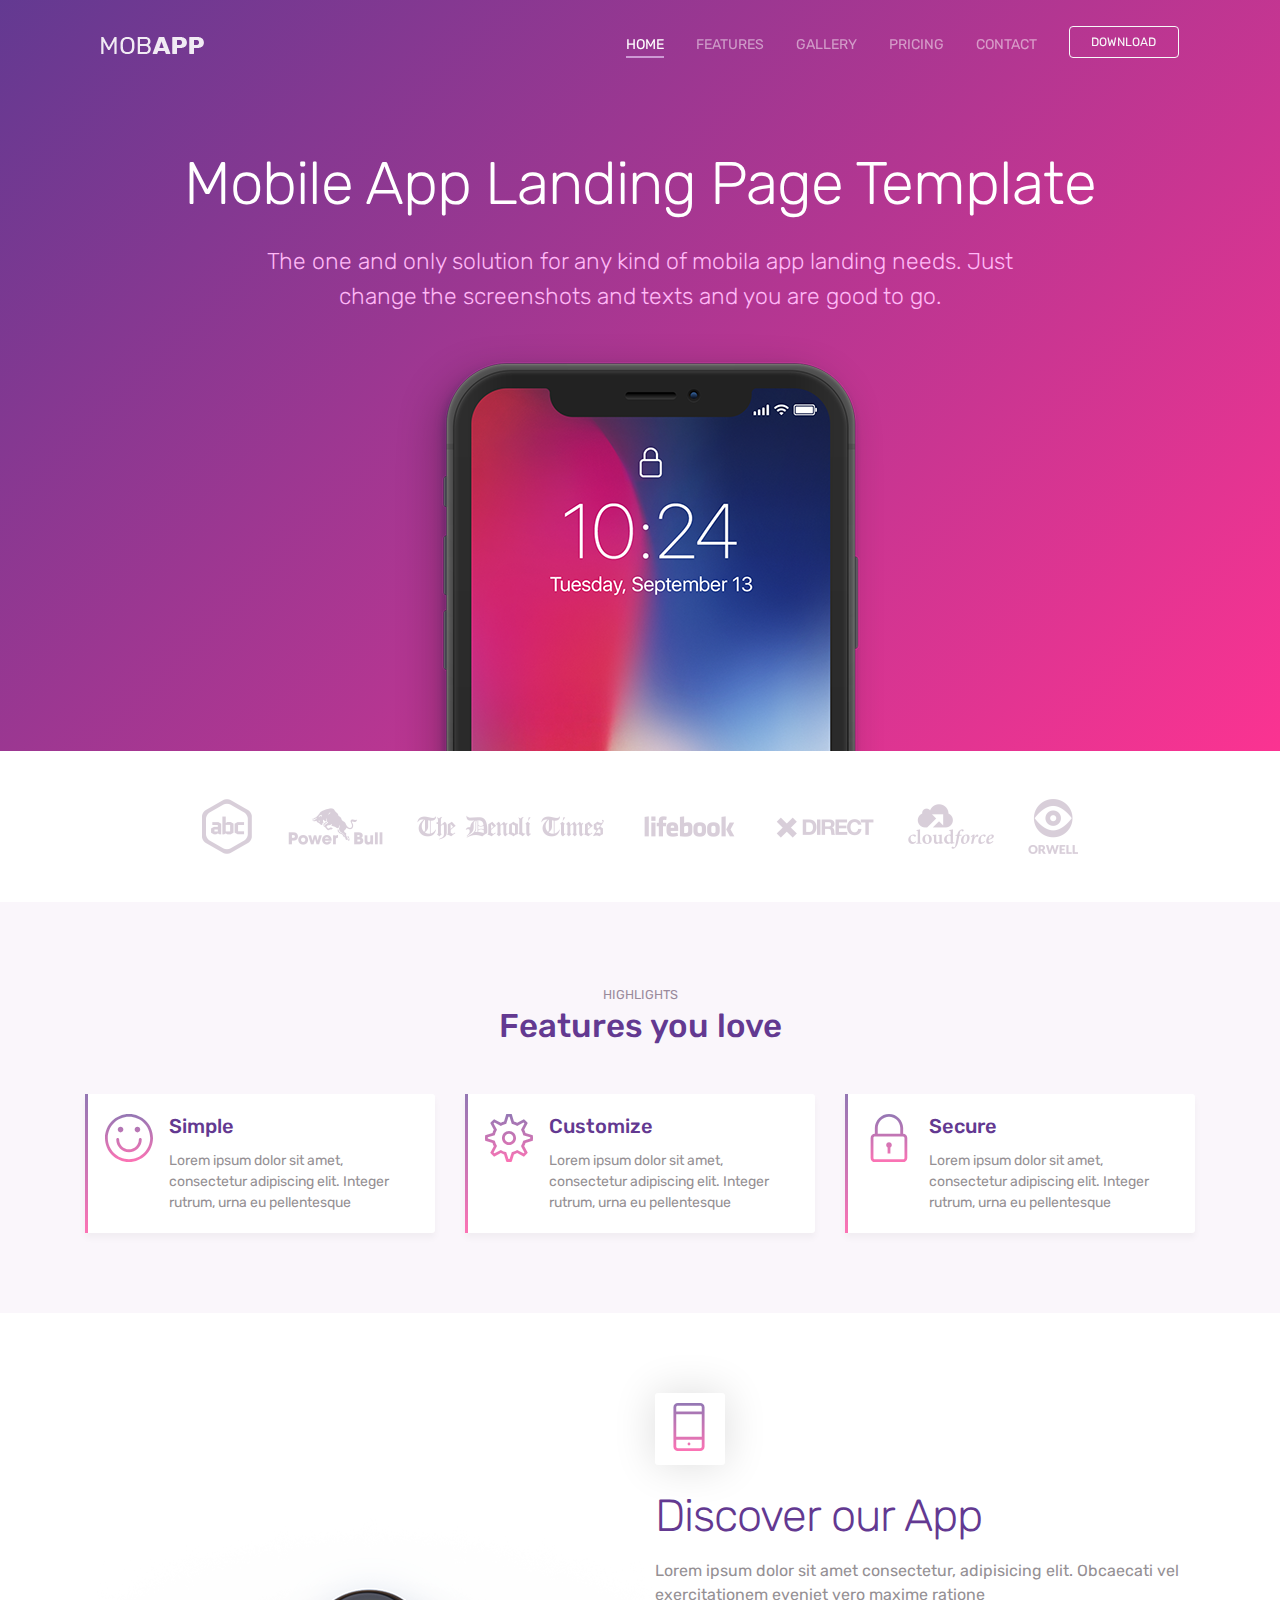
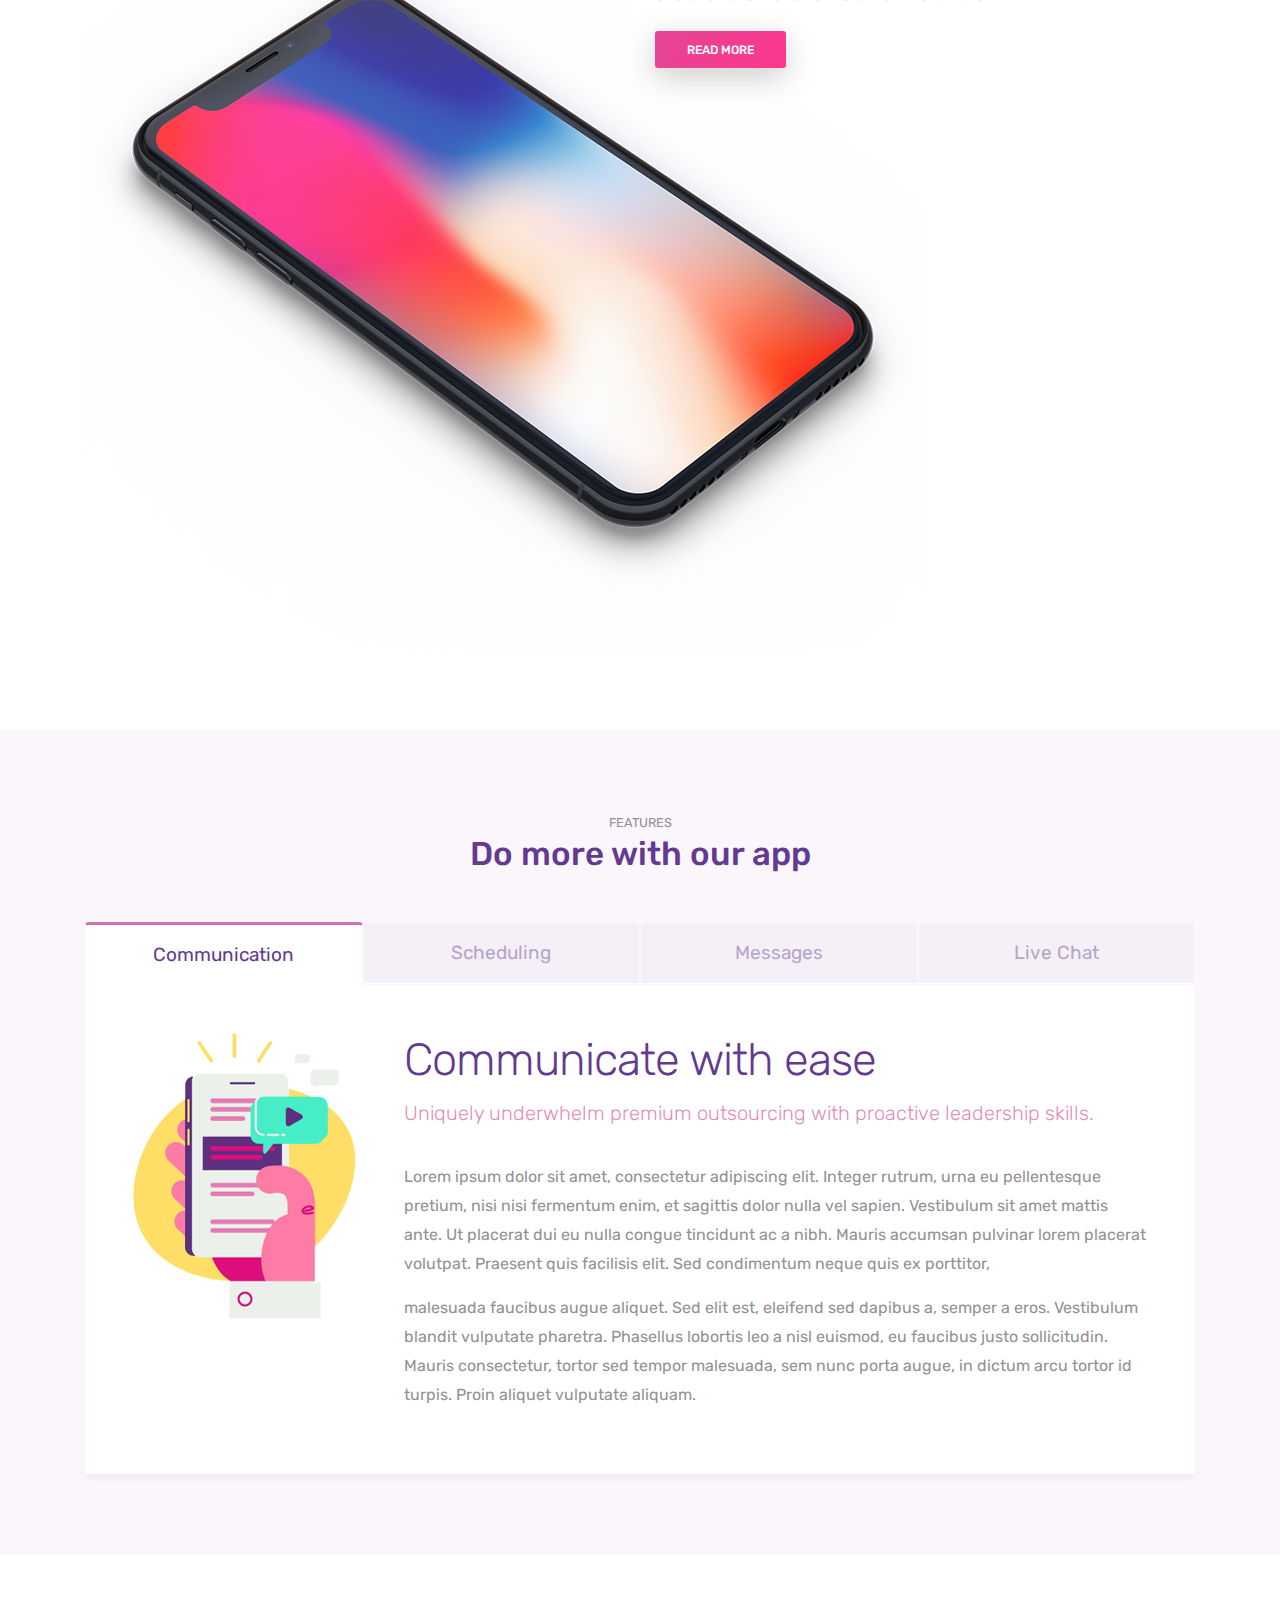
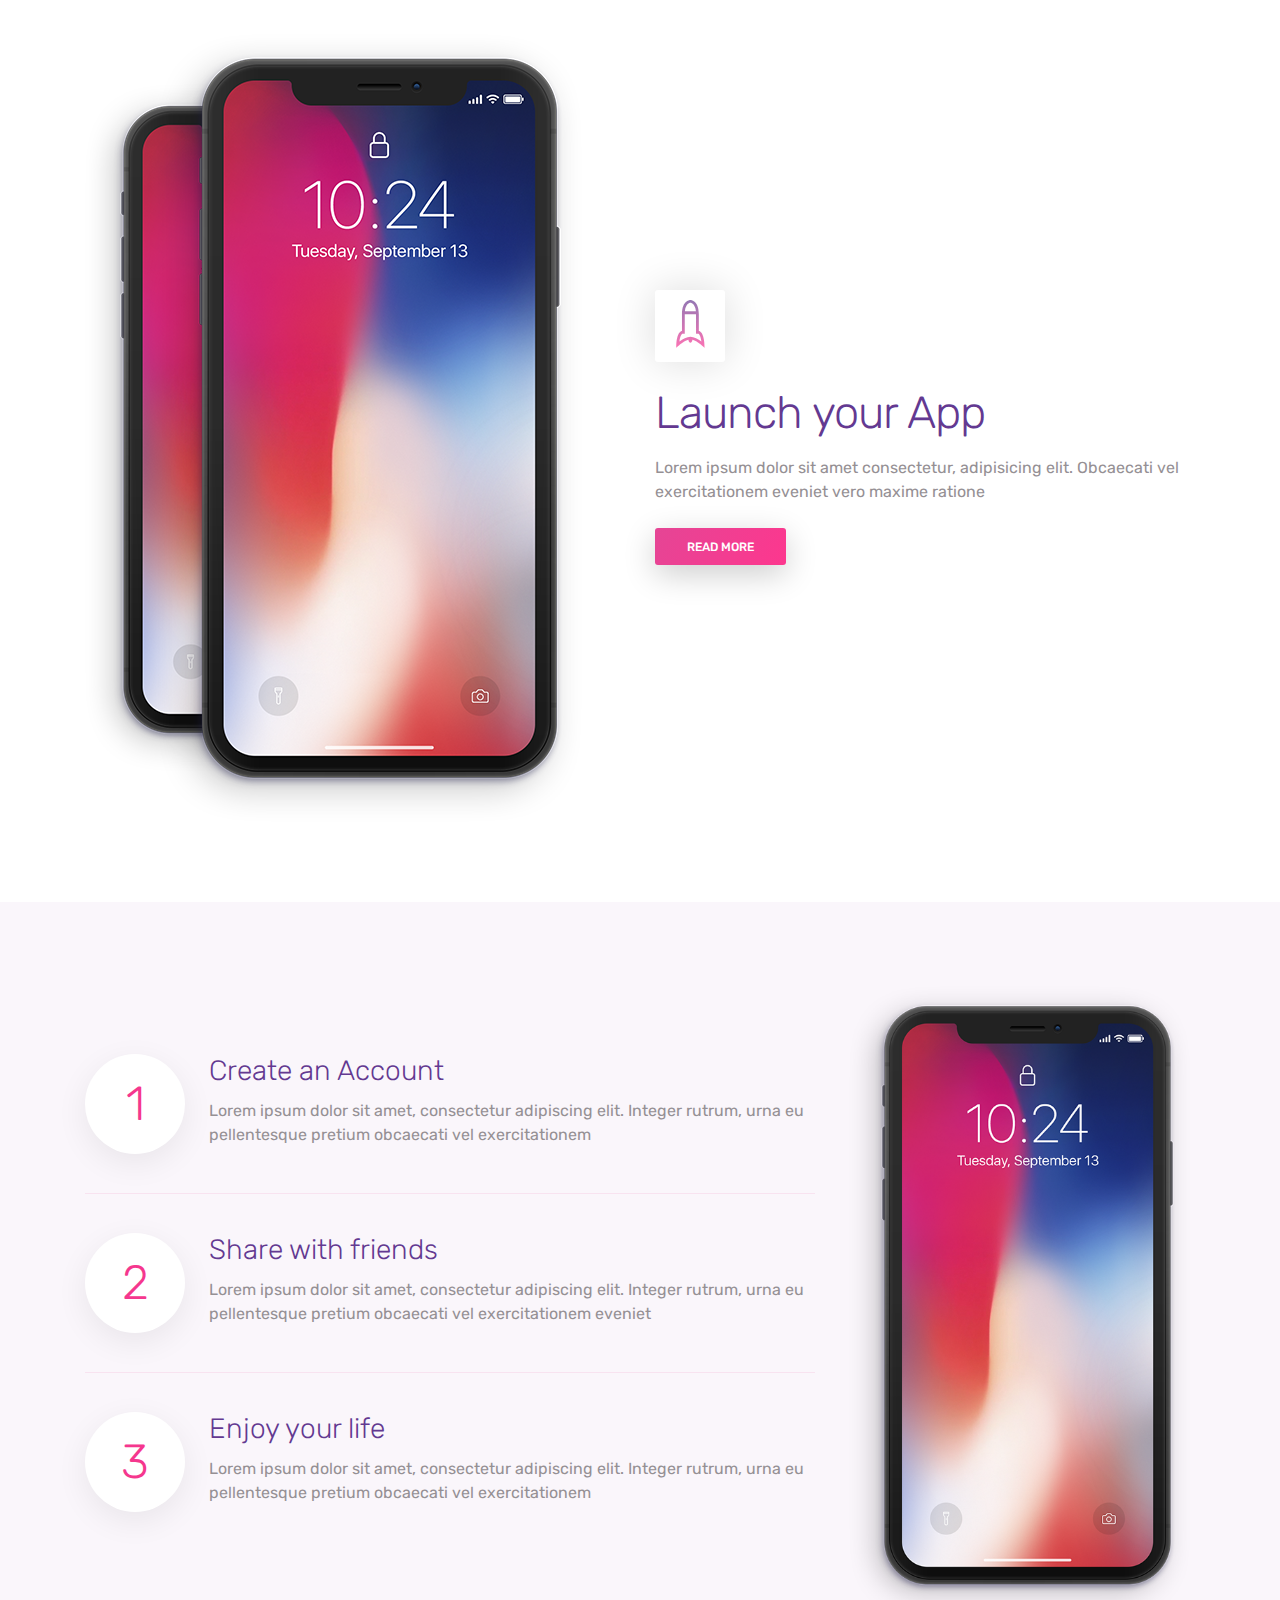
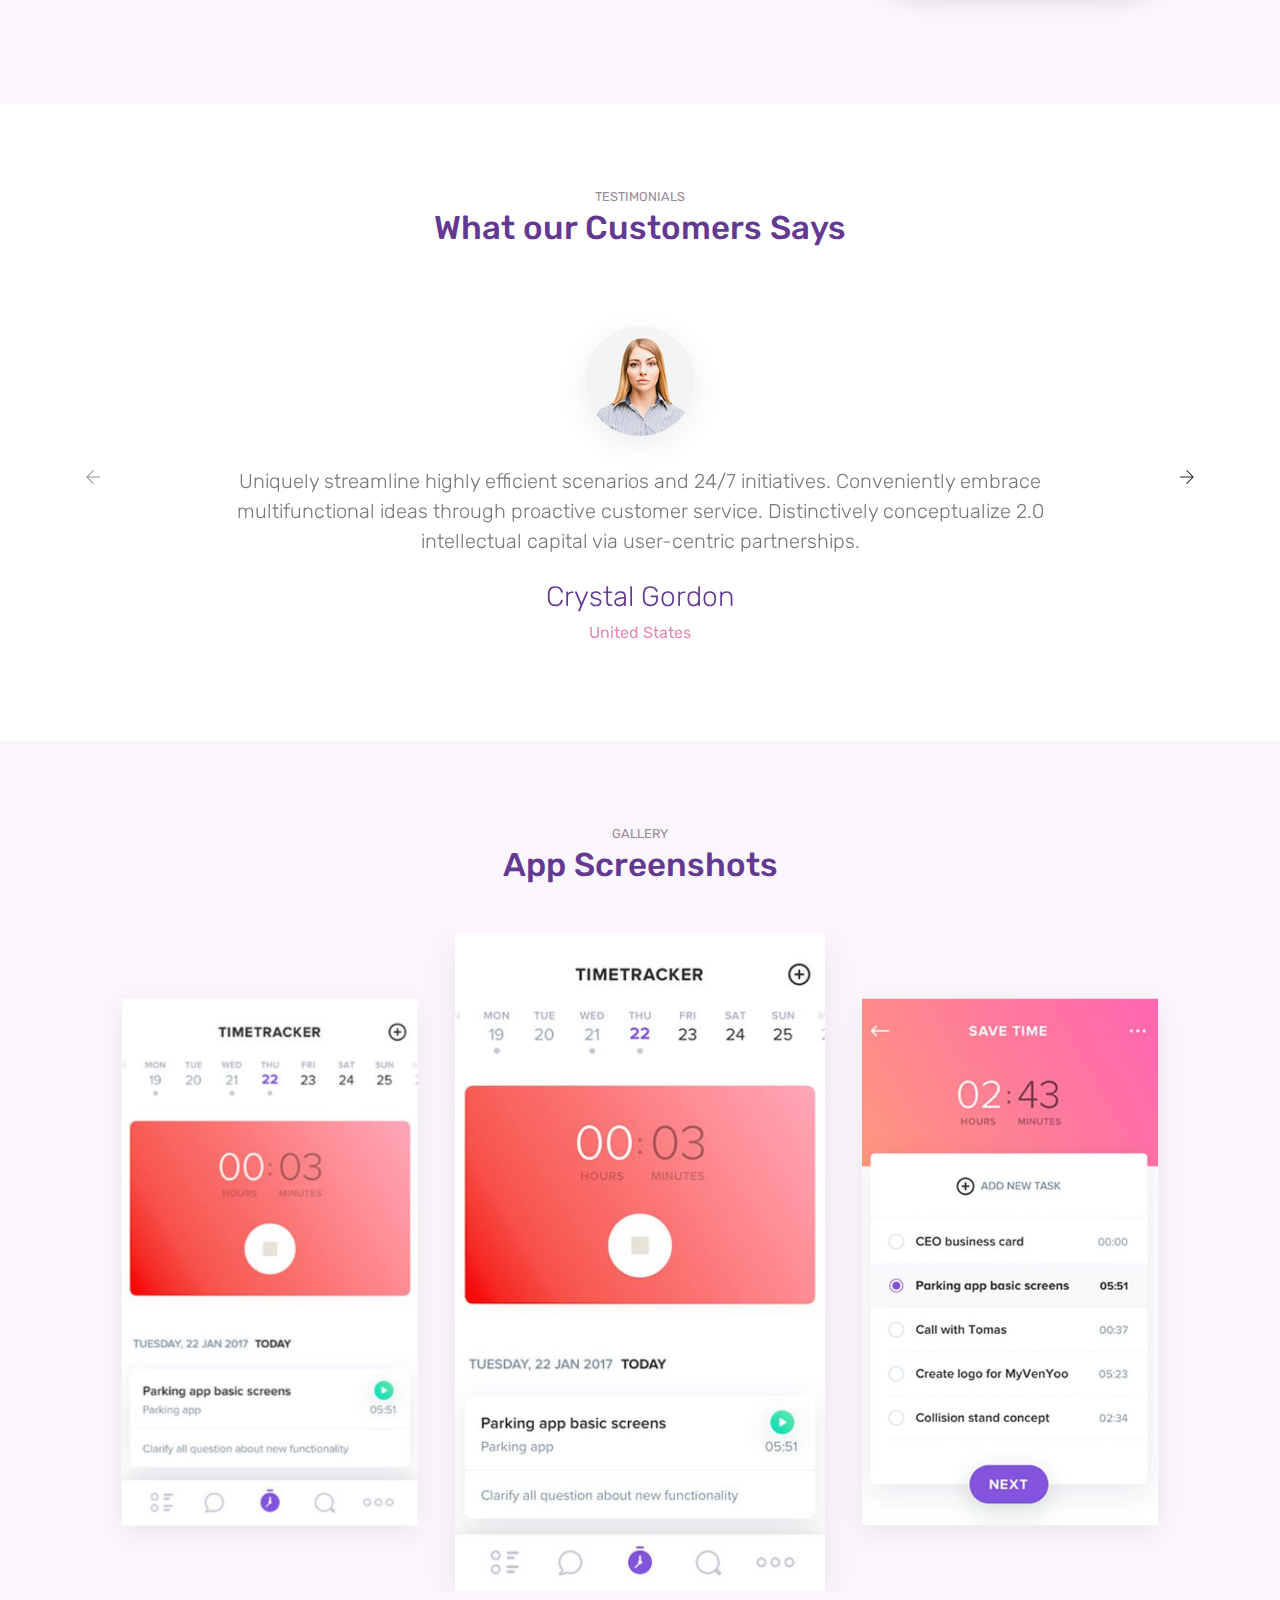
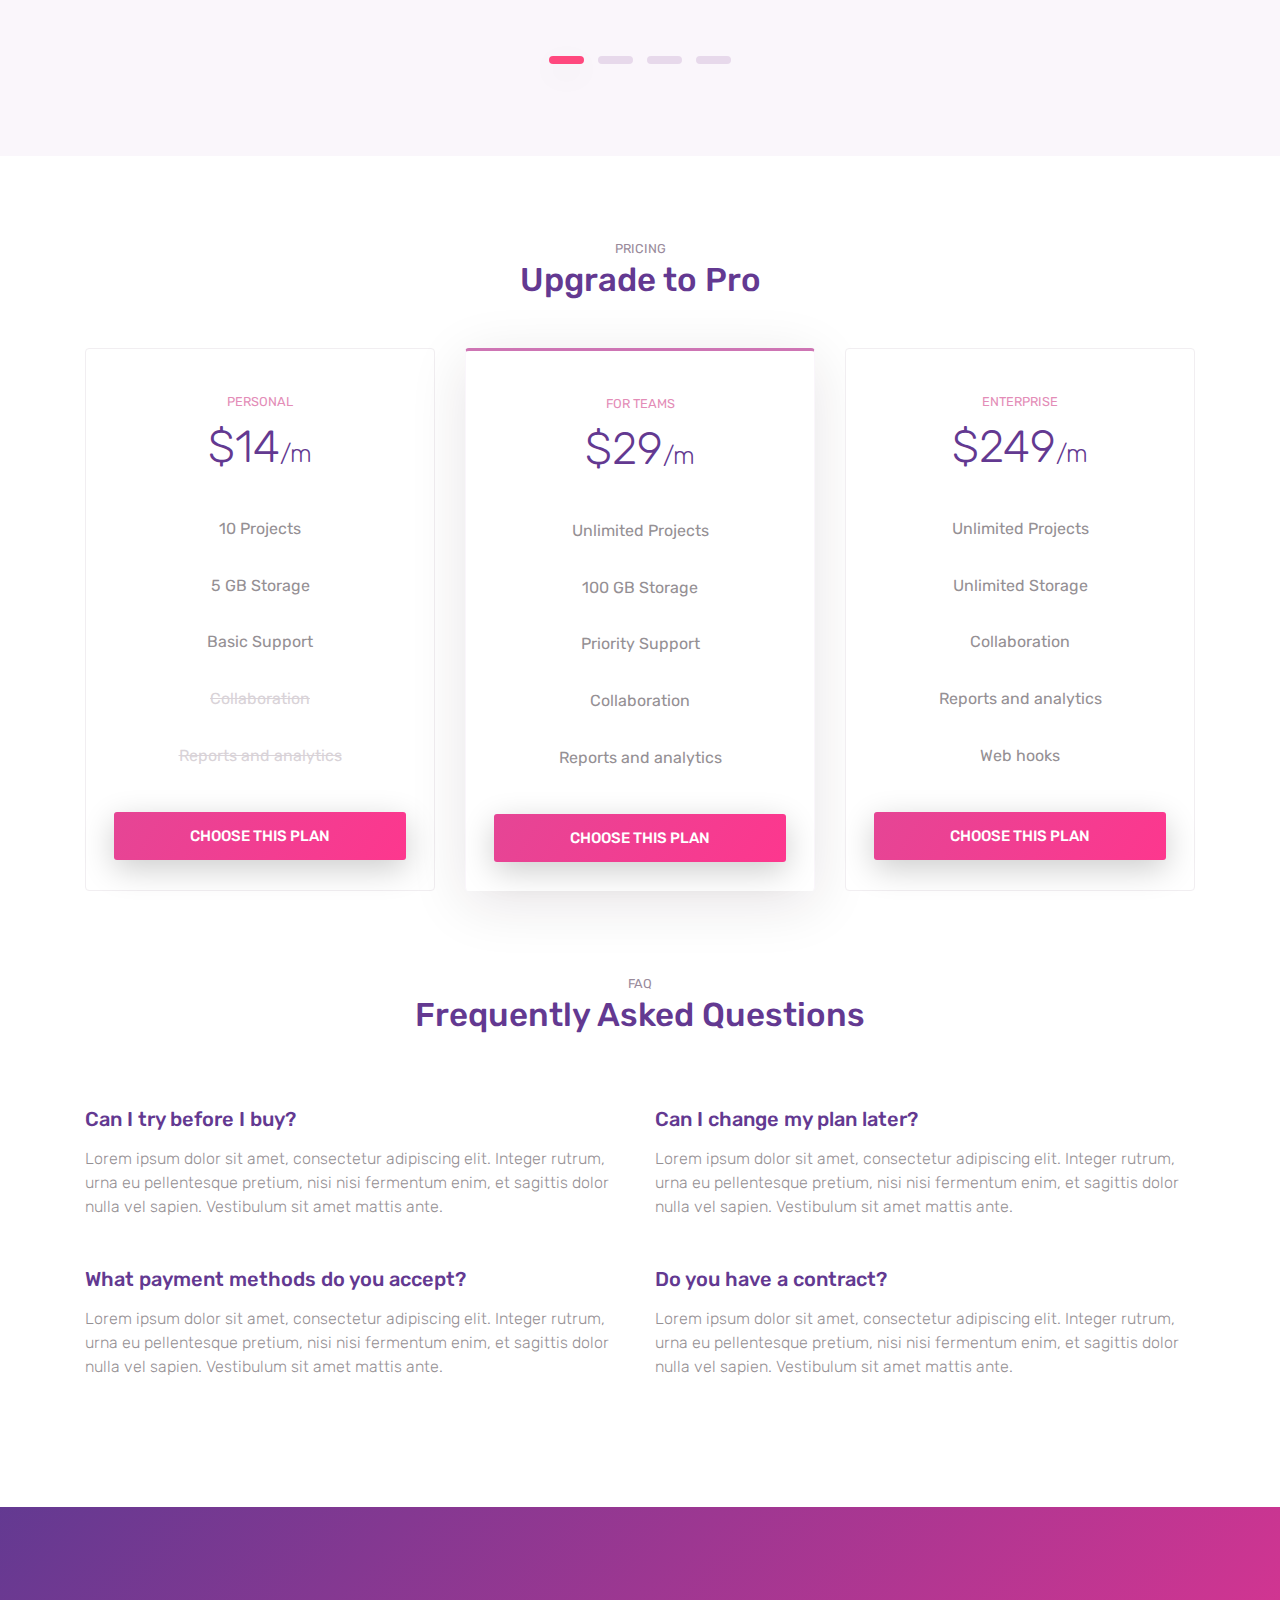
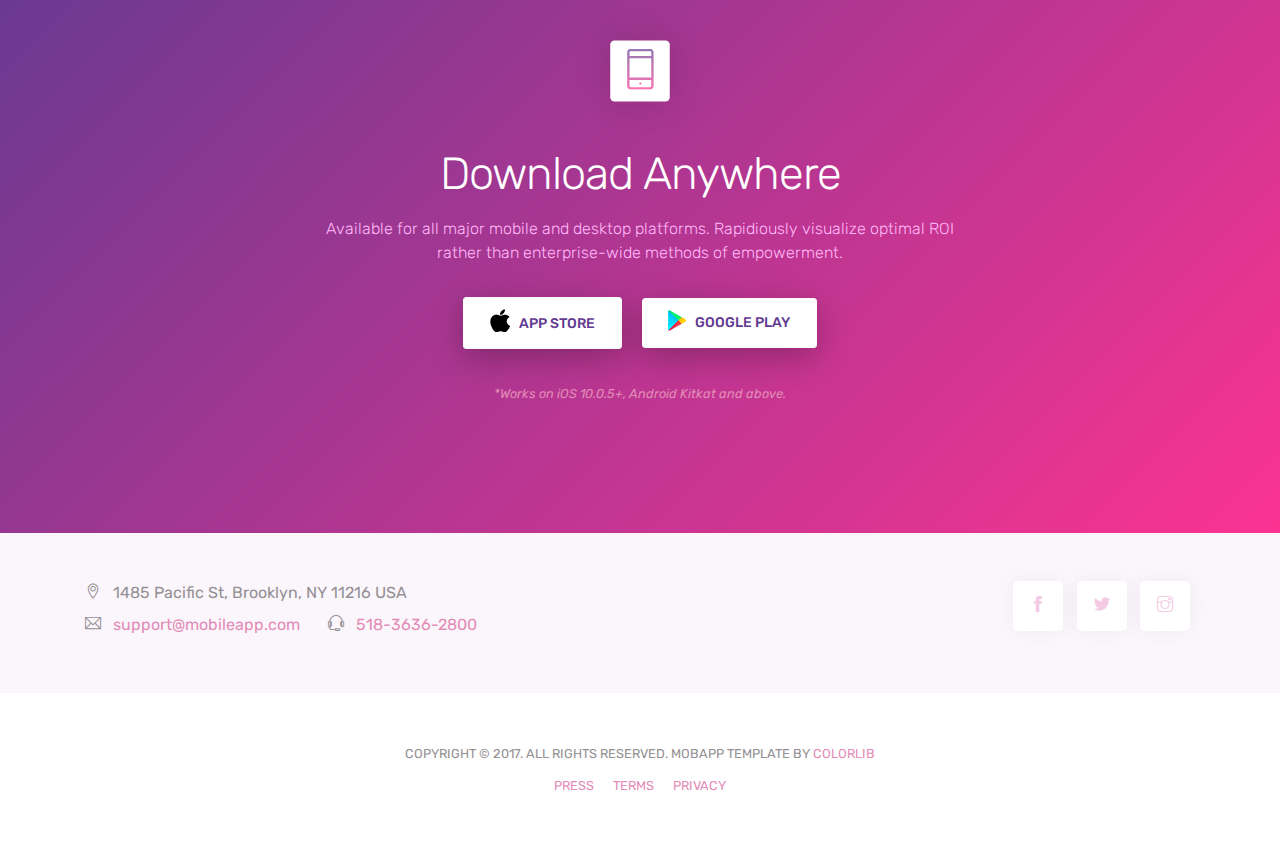
==== index.html @ 37901202 "default template" ====
<!doctype html>
<html lang="en">
<!--

Page    : index / MobApp
Version : 1.0
Author  : Colorlib
URI     : https://colorlib.com

 -->

<head>
    <title>MobApp - App Landing Page Template</title>
    <!-- Required meta tags -->
    <meta charset="utf-8">
    <meta name="viewport" content="width=device-width, initial-scale=1, shrink-to-fit=no">
    <meta name="description" content="Mobland - Mobile App Landing Page Template">
    <meta name="keywords" content="HTML5, bootstrap, mobile, app, landing, ios, android, responsive">

    <!-- Font -->
    <link rel="dns-prefetch" href="//fonts.googleapis.com">
    <link href="https://fonts.googleapis.com/css?family=Rubik:300,400,500" rel="stylesheet">

    <!-- Bootstrap CSS -->
    <link rel="stylesheet" href="css/bootstrap.min.css">
    <!-- Themify Icons -->
    <link rel="stylesheet" href="css/themify-icons.css">
    <!-- Owl carousel -->
    <link rel="stylesheet" href="css/owl.carousel.min.css">
    <!-- Main css -->
    <link href="css/style.css" rel="stylesheet">
</head>

<body data-spy="scroll" data-target="#navbar" data-offset="30">

    <!-- Nav Menu -->

    <div class="nav-menu fixed-top">
        <div class="container">
            <div class="row">
                <div class="col-md-12">
                    <nav class="navbar navbar-dark navbar-expand-lg">
                        <a class="navbar-brand" href="index.html"><img src="images/logo.png" class="img-fluid" alt="logo"></a> <button class="navbar-toggler" type="button" data-toggle="collapse" data-target="#navbar" aria-controls="navbar" aria-expanded="false" aria-label="Toggle navigation"> <span class="navbar-toggler-icon"></span> </button>
                        <div class="collapse navbar-collapse" id="navbar">
                            <ul class="navbar-nav ml-auto">
                                <li class="nav-item"> <a class="nav-link active" href="#home">HOME <span class="sr-only">(current)</span></a> </li>
                                <li class="nav-item"> <a class="nav-link" href="#features">FEATURES</a> </li>
                                <li class="nav-item"> <a class="nav-link" href="#gallery">GALLERY</a> </li>
                                <li class="nav-item"> <a class="nav-link" href="#pricing">PRICING</a> </li>
                                <li class="nav-item"> <a class="nav-link" href="#contact">CONTACT</a> </li>
                                <li class="nav-item"><a href="#" class="btn btn-outline-light my-3 my-sm-0 ml-lg-3">Download</a></li>
                            </ul>
                        </div>
                    </nav>
                </div>
            </div>
        </div>
    </div>


    <header class="bg-gradient" id="home">
        <div class="container mt-5">
            <h1>Mobile App Landing Page Template</h1>
            <p class="tagline">The one and only solution for any kind of mobila app landing needs. Just change the screenshots and texts and you are good to go. </p>
        </div>
        <div class="img-holder mt-3"><img src="images/iphonex.png" alt="phone" class="img-fluid"></div>
    </header>

    <div class="client-logos my-5">
        <div class="container text-center">
            <img src="images/client-logos.png" alt="client logos" class="img-fluid">
        </div>
    </div>

    <div class="section light-bg" id="features">


        <div class="container">

            <div class="section-title">
                <small>HIGHLIGHTS</small>
                <h3>Features you love</h3>
            </div>


            <div class="row">
                <div class="col-12 col-lg-4">
                    <div class="card features">
                        <div class="card-body">
                            <div class="media">
                                <span class="ti-face-smile gradient-fill ti-3x mr-3"></span>
                                <div class="media-body">
                                    <h4 class="card-title">Simple</h4>
                                    <p class="card-text">Lorem ipsum dolor sit amet, consectetur adipiscing elit. Integer rutrum, urna eu pellentesque </p>
                                </div>
                            </div>
                        </div>
                    </div>
                </div>
                <div class="col-12 col-lg-4">
                    <div class="card features">
                        <div class="card-body">
                            <div class="media">
                                <span class="ti-settings gradient-fill ti-3x mr-3"></span>
                                <div class="media-body">
                                    <h4 class="card-title">Customize</h4>
                                    <p class="card-text">Lorem ipsum dolor sit amet, consectetur adipiscing elit. Integer rutrum, urna eu pellentesque </p>
                                </div>
                            </div>
                        </div>
                    </div>
                </div>
                <div class="col-12 col-lg-4">
                    <div class="card features">
                        <div class="card-body">
                            <div class="media">
                                <span class="ti-lock gradient-fill ti-3x mr-3"></span>
                                <div class="media-body">
                                    <h4 class="card-title">Secure</h4>
                                    <p class="card-text">Lorem ipsum dolor sit amet, consectetur adipiscing elit. Integer rutrum, urna eu pellentesque </p>
                                </div>
                            </div>
                        </div>
                    </div>
                </div>
            </div>

        </div>



    </div>
    <!-- // end .section -->
    <div class="section">

        <div class="container">
            <div class="row">
                <div class="col-lg-6 offset-lg-6">
                    <div class="box-icon"><span class="ti-mobile gradient-fill ti-3x"></span></div>
                    <h2>Discover our App</h2>
                    <p class="mb-4">Lorem ipsum dolor sit amet consectetur, adipisicing elit. Obcaecati vel exercitationem eveniet vero maxime ratione </p>
                    <a href="#" class="btn btn-primary">Read more</a>
                </div>
            </div>
            <div class="perspective-phone">
                <img src="images/perspective.png" alt="perspective phone" class="img-fluid">
            </div>
        </div>

    </div>
    <!-- // end .section -->


    <div class="section light-bg">
        <div class="container">
            <div class="section-title">
                <small>FEATURES</small>
                <h3>Do more with our app</h3>
            </div>

            <ul class="nav nav-tabs nav-justified" role="tablist">
                <li class="nav-item">
                    <a class="nav-link active" data-toggle="tab" href="#communication">Communication</a>
                </li>
                <li class="nav-item">
                    <a class="nav-link" data-toggle="tab" href="#schedule">Scheduling</a>
                </li>
                <li class="nav-item">
                    <a class="nav-link" data-toggle="tab" href="#messages">Messages</a>
                </li>
                <li class="nav-item">
                    <a class="nav-link" data-toggle="tab" href="#livechat">Live Chat</a>
                </li>
            </ul>
            <div class="tab-content">
                <div class="tab-pane fade show active" id="communication">
                    <div class="d-flex flex-column flex-lg-row">
                        <img src="images/graphic.png" alt="graphic" class="img-fluid rounded align-self-start mr-lg-5 mb-5 mb-lg-0">
                        <div>

                            <h2>Communicate with ease</h2>
                            <p class="lead">Uniquely underwhelm premium outsourcing with proactive leadership skills. </p>
                            <p>Lorem ipsum dolor sit amet, consectetur adipiscing elit. Integer rutrum, urna eu pellentesque pretium, nisi nisi fermentum enim, et sagittis dolor nulla vel sapien. Vestibulum sit amet mattis ante. Ut placerat dui eu nulla
                                congue tincidunt ac a nibh. Mauris accumsan pulvinar lorem placerat volutpat. Praesent quis facilisis elit. Sed condimentum neque quis ex porttitor,
                            </p>
                            <p> malesuada faucibus augue aliquet. Sed elit est, eleifend sed dapibus a, semper a eros. Vestibulum blandit vulputate pharetra. Phasellus lobortis leo a nisl euismod, eu faucibus justo sollicitudin. Mauris consectetur, tortor
                                sed tempor malesuada, sem nunc porta augue, in dictum arcu tortor id turpis. Proin aliquet vulputate aliquam.
                            </p>
                        </div>
                    </div>
                </div>
                <div class="tab-pane fade" id="schedule">
                    <div class="d-flex flex-column flex-lg-row">
                        <div>
                            <h2>Scheduling when you want</h2>
                            <p class="lead">Uniquely underwhelm premium outsourcing with proactive leadership skills. </p>
                            <p>Lorem ipsum dolor sit amet, consectetur adipiscing elit. Integer rutrum, urna eu pellentesque pretium, nisi nisi fermentum enim, et sagittis dolor nulla vel sapien. Vestibulum sit amet mattis ante. Ut placerat dui eu nulla
                                congue tincidunt ac a nibh. Mauris accumsan pulvinar lorem placerat volutpat. Praesent quis facilisis elit. Sed condimentum neque quis ex porttitor,
                            </p>
                            <p> malesuada faucibus augue aliquet. Sed elit est, eleifend sed dapibus a, semper a eros. Vestibulum blandit vulputate pharetra. Phasellus lobortis leo a nisl euismod, eu faucibus justo sollicitudin. Mauris consectetur, tortor
                                sed tempor malesuada, sem nunc porta augue, in dictum arcu tortor id turpis. Proin aliquet vulputate aliquam.
                            </p>
                        </div>
                        <img src="images/graphic.png" alt="graphic" class="img-fluid rounded align-self-start mr-lg-5 mb-5 mb-lg-0">
                    </div>
                </div>
                <div class="tab-pane fade" id="messages">
                    <div class="d-flex flex-column flex-lg-row">
                        <img src="images/graphic.png" alt="graphic" class="img-fluid rounded align-self-start mr-lg-5 mb-5 mb-lg-0">
                        <div>
                            <h2>Realtime Messaging service</h2>
                            <p class="lead">Uniquely underwhelm premium outsourcing with proactive leadership skills. </p>
                            <p>Lorem ipsum dolor sit amet, consectetur adipiscing elit. Integer rutrum, urna eu pellentesque pretium, nisi nisi fermentum enim, et sagittis dolor nulla vel sapien. Vestibulum sit amet mattis ante. Ut placerat dui eu nulla
                                congue tincidunt ac a nibh. Mauris accumsan pulvinar lorem placerat volutpat. Praesent quis facilisis elit. Sed condimentum neque quis ex porttitor,
                            </p>
                            <p> malesuada faucibus augue aliquet. Sed elit est, eleifend sed dapibus a, semper a eros. Vestibulum blandit vulputate pharetra. Phasellus lobortis leo a nisl euismod, eu faucibus justo sollicitudin. Mauris consectetur, tortor
                                sed tempor malesuada, sem nunc porta augue, in dictum arcu tortor id turpis. Proin aliquet vulputate aliquam.
                            </p>
                        </div>
                    </div>
                </div>
                <div class="tab-pane fade" id="livechat">
                    <div class="d-flex flex-column flex-lg-row">
                        <div>
                            <h2>Live chat when you needed</h2>
                            <p class="lead">Uniquely underwhelm premium outsourcing with proactive leadership skills. </p>
                            <p>Lorem ipsum dolor sit amet, consectetur adipiscing elit. Integer rutrum, urna eu pellentesque pretium, nisi nisi fermentum enim, et sagittis dolor nulla vel sapien. Vestibulum sit amet mattis ante. Ut placerat dui eu nulla
                                congue tincidunt ac a nibh. Mauris accumsan pulvinar lorem placerat volutpat. Praesent quis facilisis elit. Sed condimentum neque quis ex porttitor,
                            </p>
                            <p> malesuada faucibus augue aliquet. Sed elit est, eleifend sed dapibus a, semper a eros. Vestibulum blandit vulputate pharetra. Phasellus lobortis leo a nisl euismod, eu faucibus justo sollicitudin. Mauris consectetur, tortor
                                sed tempor malesuada, sem nunc porta augue, in dictum arcu tortor id turpis. Proin aliquet vulputate aliquam.
                            </p>
                        </div>
                        <img src="images/graphic.png" alt="graphic" class="img-fluid rounded align-self-start mr-lg-5 mb-5 mb-lg-0">
                    </div>
                </div>
            </div>


        </div>
    </div>
    <!-- // end .section -->

    <div class="section">

        <div class="container">
            <div class="row">
                <div class="col-md-6">
                    <img src="images/dualphone.png" alt="dual phone" class="img-fluid">
                </div>
                <div class="col-md-6 d-flex align-items-center">
                    <div>
                        <div class="box-icon"><span class="ti-rocket gradient-fill ti-3x"></span></div>
                        <h2>Launch your App</h2>
                        <p class="mb-4">Lorem ipsum dolor sit amet consectetur, adipisicing elit. Obcaecati vel exercitationem eveniet vero maxime ratione </p>
                        <a href="#" class="btn btn-primary">Read more</a></div>
                </div>
            </div>

        </div>

    </div>
    <!-- // end .section -->


    <div class="section light-bg">

        <div class="container">
            <div class="row">
                <div class="col-md-8 d-flex align-items-center">
                    <ul class="list-unstyled ui-steps">
                        <li class="media">
                            <div class="circle-icon mr-4">1</div>
                            <div class="media-body">
                                <h5>Create an Account</h5>
                                <p>Lorem ipsum dolor sit amet, consectetur adipiscing elit. Integer rutrum, urna eu pellentesque pretium obcaecati vel exercitationem </p>
                            </div>
                        </li>
                        <li class="media my-4">
                            <div class="circle-icon mr-4">2</div>
                            <div class="media-body">
                                <h5>Share with friends</h5>
                                <p>Lorem ipsum dolor sit amet, consectetur adipiscing elit. Integer rutrum, urna eu pellentesque pretium obcaecati vel exercitationem eveniet</p>
                            </div>
                        </li>
                        <li class="media">
                            <div class="circle-icon mr-4">3</div>
                            <div class="media-body">
                                <h5>Enjoy your life</h5>
                                <p>Lorem ipsum dolor sit amet, consectetur adipiscing elit. Integer rutrum, urna eu pellentesque pretium obcaecati vel exercitationem </p>
                            </div>
                        </li>
                    </ul>
                </div>
                <div class="col-md-4">
                    <img src="images/iphonex.png" alt="iphone" class="img-fluid">
                </div>

            </div>

        </div>

    </div>
    <!-- // end .section -->


    <div class="section">
        <div class="container">
            <div class="section-title">
                <small>TESTIMONIALS</small>
                <h3>What our Customers Says</h3>
            </div>

            <div class="testimonials owl-carousel">
                <div class="testimonials-single">
                    <img src="images/client.png" alt="client" class="client-img">
                    <blockquote class="blockquote">Uniquely streamline highly efficient scenarios and 24/7 initiatives. Conveniently embrace multifunctional ideas through proactive customer service. Distinctively conceptualize 2.0 intellectual capital via user-centric partnerships.</blockquote>
                    <h5 class="mt-4 mb-2">Crystal Gordon</h5>
                    <p class="text-primary">United States</p>
                </div>
                <div class="testimonials-single">
                    <img src="images/client.png" alt="client" class="client-img">
                    <blockquote class="blockquote">Uniquely streamline highly efficient scenarios and 24/7 initiatives. Conveniently embrace multifunctional ideas through proactive customer service. Distinctively conceptualize 2.0 intellectual capital via user-centric partnerships.</blockquote>
                    <h5 class="mt-4 mb-2">Crystal Gordon</h5>
                    <p class="text-primary">United States</p>
                </div>
                <div class="testimonials-single">
                    <img src="images/client.png" alt="client" class="client-img">
                    <blockquote class="blockquote">Uniquely streamline highly efficient scenarios and 24/7 initiatives. Conveniently embrace multifunctional ideas through proactive customer service. Distinctively conceptualize 2.0 intellectual capital via user-centric partnerships.</blockquote>
                    <h5 class="mt-4 mb-2">Crystal Gordon</h5>
                    <p class="text-primary">United States</p>
                </div>
            </div>

        </div>

    </div>
    <!-- // end .section -->


    <div class="section light-bg" id="gallery">
        <div class="container">
            <div class="section-title">
                <small>GALLERY</small>
                <h3>App Screenshots</h3>
            </div>

            <div class="img-gallery owl-carousel owl-theme">
                <img src="images/screen1.jpg" alt="image">
                <img src="images/screen2.jpg" alt="image">
                <img src="images/screen3.jpg" alt="image">
                <img src="images/screen1.jpg" alt="image">
            </div>

        </div>

    </div>
    <!-- // end .section -->





    <div class="section" id="pricing">
        <div class="container">
            <div class="section-title">
                <small>PRICING</small>
                <h3>Upgrade to Pro</h3>
            </div>

            <div class="card-deck">
                <div class="card pricing">
                    <div class="card-head">
                        <small class="text-primary">PERSONAL</small>
                        <span class="price">$14<sub>/m</sub></span>
                    </div>
                    <ul class="list-group list-group-flush">
                        <div class="list-group-item">10 Projects</div>
                        <div class="list-group-item">5 GB Storage</div>
                        <div class="list-group-item">Basic Support</div>
                        <div class="list-group-item"><del>Collaboration</del></div>
                        <div class="list-group-item"><del>Reports and analytics</del></div>
                    </ul>
                    <div class="card-body">
                        <a href="#" class="btn btn-primary btn-lg btn-block">Choose this Plan</a>
                    </div>
                </div>
                <div class="card pricing popular">
                    <div class="card-head">
                        <small class="text-primary">FOR TEAMS</small>
                        <span class="price">$29<sub>/m</sub></span>
                    </div>
                    <ul class="list-group list-group-flush">
                        <div class="list-group-item">Unlimited Projects</div>
                        <div class="list-group-item">100 GB Storage</div>
                        <div class="list-group-item">Priority Support</div>
                        <div class="list-group-item">Collaboration</div>
                        <div class="list-group-item">Reports and analytics</div>
                    </ul>
                    <div class="card-body">
                        <a href="#" class="btn btn-primary btn-lg btn-block">Choose this Plan</a>
                    </div>
                </div>
                <div class="card pricing">
                    <div class="card-head">
                        <small class="text-primary">ENTERPRISE</small>
                        <span class="price">$249<sub>/m</sub></span>
                    </div>
                    <ul class="list-group list-group-flush">
                        <div class="list-group-item">Unlimited Projects</div>
                        <div class="list-group-item">Unlimited Storage</div>
                        <div class="list-group-item">Collaboration</div>
                        <div class="list-group-item">Reports and analytics</div>
                        <div class="list-group-item">Web hooks</div>
                    </ul>
                    <div class="card-body">
                        <a href="#" class="btn btn-primary btn-lg btn-block">Choose this Plan</a>
                    </div>
                </div>
            </div>
            <!-- // end .pricing -->


        </div>

    </div>
    <!-- // end .section -->


    <div class="section pt-0">
        <div class="container">
            <div class="section-title">
                <small>FAQ</small>
                <h3>Frequently Asked Questions</h3>
            </div>

            <div class="row pt-4">
                <div class="col-md-6">
                    <h4 class="mb-3">Can I try before I buy?</h4>
                    <p class="light-font mb-5">Lorem ipsum dolor sit amet, consectetur adipiscing elit. Integer rutrum, urna eu pellentesque pretium, nisi nisi fermentum enim, et sagittis dolor nulla vel sapien. Vestibulum sit amet mattis ante. </p>
                    <h4 class="mb-3">What payment methods do you accept?</h4>
                    <p class="light-font mb-5">Lorem ipsum dolor sit amet, consectetur adipiscing elit. Integer rutrum, urna eu pellentesque pretium, nisi nisi fermentum enim, et sagittis dolor nulla vel sapien. Vestibulum sit amet mattis ante. </p>

                </div>
                <div class="col-md-6">
                    <h4 class="mb-3">Can I change my plan later?</h4>
                    <p class="light-font mb-5">Lorem ipsum dolor sit amet, consectetur adipiscing elit. Integer rutrum, urna eu pellentesque pretium, nisi nisi fermentum enim, et sagittis dolor nulla vel sapien. Vestibulum sit amet mattis ante. </p>
                    <h4 class="mb-3">Do you have a contract?</h4>
                    <p class="light-font mb-5">Lorem ipsum dolor sit amet, consectetur adipiscing elit. Integer rutrum, urna eu pellentesque pretium, nisi nisi fermentum enim, et sagittis dolor nulla vel sapien. Vestibulum sit amet mattis ante. </p>

                </div>
            </div>
        </div>

    </div>
    <!-- // end .section -->



    <div class="section bg-gradient">
        <div class="container">
            <div class="call-to-action">

                <div class="box-icon"><span class="ti-mobile gradient-fill ti-3x"></span></div>
                <h2>Download Anywhere</h2>
                <p class="tagline">Available for all major mobile and desktop platforms. Rapidiously visualize optimal ROI rather than enterprise-wide methods of empowerment. </p>
                <div class="my-4">

                    <a href="#" class="btn btn-light"><img src="images/appleicon.png" alt="icon"> App Store</a>
                    <a href="#" class="btn btn-light"><img src="images/playicon.png" alt="icon"> Google play</a>
                </div>
                <p class="text-primary"><small><i>*Works on iOS 10.0.5+, Android Kitkat and above. </i></small></p>
            </div>
        </div>

    </div>
    <!-- // end .section -->

    <div class="light-bg py-5" id="contact">
        <div class="container">
            <div class="row">
                <div class="col-lg-6 text-center text-lg-left">
                    <p class="mb-2"> <span class="ti-location-pin mr-2"></span> 1485 Pacific St, Brooklyn, NY 11216 USA</p>
                    <div class=" d-block d-sm-inline-block">
                        <p class="mb-2">
                            <span class="ti-email mr-2"></span> <a class="mr-4" href="mailto:support@mobileapp.com">support@mobileapp.com</a>
                        </p>
                    </div>
                    <div class="d-block d-sm-inline-block">
                        <p class="mb-0">
                            <span class="ti-headphone-alt mr-2"></span> <a href="tel:51836362800">518-3636-2800</a>
                        </p>
                    </div>

                </div>
                <div class="col-lg-6">
                    <div class="social-icons">
                        <a href="#"><span class="ti-facebook"></span></a>
                        <a href="#"><span class="ti-twitter-alt"></span></a>
                        <a href="#"><span class="ti-instagram"></span></a>
                    </div>
                </div>
            </div>

        </div>

    </div>
    <!-- // end .section -->
    <footer class="my-5 text-center">
        <!-- Copyright removal is not prohibited! -->
        <p class="mb-2"><small>COPYRIGHT © 2017. ALL RIGHTS RESERVED. MOBAPP TEMPLATE BY <a href="https://colorlib.com">COLORLIB</a></small></p>

        <small>
            <a href="#" class="m-2">PRESS</a>
            <a href="#" class="m-2">TERMS</a>
            <a href="#" class="m-2">PRIVACY</a>
        </small>
    </footer>

    <!-- jQuery and Bootstrap -->
    <script src="js/jquery-3.2.1.min.js"></script>
    <script src="js/bootstrap.bundle.min.js"></script>
    <!-- Plugins JS -->
    <script src="js/owl.carousel.min.js"></script>
    <!-- Custom JS -->
    <script src="js/script.js"></script>

</body>

</html>
---- css/themify-icons.css ----
@font-face {
    font-family: 'themify';
    src: url('../fonts/themify.eot?-fvbane');
    src: url('../fonts/themify.eot?#iefix-fvbane') format('embedded-opentype'), url('../fonts/themify.woff?-fvbane') format('woff'), url('../fonts/themify.ttf?-fvbane') format('truetype'), url('../fonts/themify.svg?-fvbane#themify') format('svg');
    font-weight: normal;
    font-style: normal;
}

[class^="ti-"],
[class*=" ti-"] {
    font-family: 'themify';
    speak: none;
    font-style: normal;
    font-weight: normal;
    font-variant: normal;
    text-transform: none;
    line-height: 1;
    /* Better Font Rendering =========== */
    -webkit-font-smoothing: antialiased;
    -moz-osx-font-smoothing: grayscale;
}

.ti-wand:before {
    content: "\e600";
}

.ti-volume:before {
    content: "\e601";
}

.ti-user:before {
    content: "\e602";
}

.ti-unlock:before {
    content: "\e603";
}

.ti-unlink:before {
    content: "\e604";
}

.ti-trash:before {
    content: "\e605";
}

.ti-thought:before {
    content: "\e606";
}

.ti-target:before {
    content: "\e607";
}

.ti-tag:before {
    content: "\e608";
}

.ti-tablet:before {
    content: "\e609";
}

.ti-star:before {
    content: "\e60a";
}

.ti-spray:before {
    content: "\e60b";
}

.ti-signal:before {
    content: "\e60c";
}

.ti-shopping-cart:before {
    content: "\e60d";
}

.ti-shopping-cart-full:before {
    content: "\e60e";
}

.ti-settings:before {
    content: "\e60f";
}

.ti-search:before {
    content: "\e610";
}

.ti-zoom-in:before {
    content: "\e611";
}

.ti-zoom-out:before {
    content: "\e612";
}

.ti-cut:before {
    content: "\e613";
}

.ti-ruler:before {
    content: "\e614";
}

.ti-ruler-pencil:before {
    content: "\e615";
}

.ti-ruler-alt:before {
    content: "\e616";
}

.ti-bookmark:before {
    content: "\e617";
}

.ti-bookmark-alt:before {
    content: "\e618";
}

.ti-reload:before {
    content: "\e619";
}

.ti-plus:before {
    content: "\e61a";
}

.ti-pin:before {
    content: "\e61b";
}

.ti-pencil:before {
    content: "\e61c";
}

.ti-pencil-alt:before {
    content: "\e61d";
}

.ti-paint-roller:before {
    content: "\e61e";
}

.ti-paint-bucket:before {
    content: "\e61f";
}

.ti-na:before {
    content: "\e620";
}

.ti-mobile:before {
    content: "\e621";
}

.ti-minus:before {
    content: "\e622";
}

.ti-medall:before {
    content: "\e623";
}

.ti-medall-alt:before {
    content: "\e624";
}

.ti-marker:before {
    content: "\e625";
}

.ti-marker-alt:before {
    content: "\e626";
}

.ti-arrow-up:before {
    content: "\e627";
}

.ti-arrow-right:before {
    content: "\e628";
}

.ti-arrow-left:before {
    content: "\e629";
}

.ti-arrow-down:before {
    content: "\e62a";
}

.ti-lock:before {
    content: "\e62b";
}

.ti-location-arrow:before {
    content: "\e62c";
}

.ti-link:before {
    content: "\e62d";
}

.ti-layout:before {
    content: "\e62e";
}

.ti-layers:before {
    content: "\e62f";
}

.ti-layers-alt:before {
    content: "\e630";
}

.ti-key:before {
    content: "\e631";
}

.ti-import:before {
    content: "\e632";
}

.ti-image:before {
    content: "\e633";
}

.ti-heart:before {
    content: "\e634";
}

.ti-heart-broken:before {
    content: "\e635";
}

.ti-hand-stop:before {
    content: "\e636";
}

.ti-hand-open:before {
    content: "\e637";
}

.ti-hand-drag:before {
    content: "\e638";
}

.ti-folder:before {
    content: "\e639";
}

.ti-flag:before {
    content: "\e63a";
}

.ti-flag-alt:before {
    content: "\e63b";
}

.ti-flag-alt-2:before {
    content: "\e63c";
}

.ti-eye:before {
    content: "\e63d";
}

.ti-export:before {
    content: "\e63e";
}

.ti-exchange-vertical:before {
    content: "\e63f";
}

.ti-desktop:before {
    content: "\e640";
}

.ti-cup:before {
    content: "\e641";
}

.ti-crown:before {
    content: "\e642";
}

.ti-comments:before {
    content: "\e643";
}

.ti-comment:before {
    content: "\e644";
}

.ti-comment-alt:before {
    content: "\e645";
}

.ti-close:before {
    content: "\e646";
}

.ti-clip:before {
    content: "\e647";
}

.ti-angle-up:before {
    content: "\e648";
}

.ti-angle-right:before {
    content: "\e649";
}

.ti-angle-left:before {
    content: "\e64a";
}

.ti-angle-down:before {
    content: "\e64b";
}

.ti-check:before {
    content: "\e64c";
}

.ti-check-box:before {
    content: "\e64d";
}

.ti-camera:before {
    content: "\e64e";
}

.ti-announcement:before {
    content: "\e64f";
}

.ti-brush:before {
    content: "\e650";
}

.ti-briefcase:before {
    content: "\e651";
}

.ti-bolt:before {
    content: "\e652";
}

.ti-bolt-alt:before {
    content: "\e653";
}

.ti-blackboard:before {
    content: "\e654";
}

.ti-bag:before {
    content: "\e655";
}

.ti-move:before {
    content: "\e656";
}

.ti-arrows-vertical:before {
    content: "\e657";
}

.ti-arrows-horizontal:before {
    content: "\e658";
}

.ti-fullscreen:before {
    content: "\e659";
}

.ti-arrow-top-right:before {
    content: "\e65a";
}

.ti-arrow-top-left:before {
    content: "\e65b";
}

.ti-arrow-circle-up:before {
    content: "\e65c";
}

.ti-arrow-circle-right:before {
    content: "\e65d";
}

.ti-arrow-circle-left:before {
    content: "\e65e";
}

.ti-arrow-circle-down:before {
    content: "\e65f";
}

.ti-angle-double-up:before {
    content: "\e660";
}

.ti-angle-double-right:before {
    content: "\e661";
}

.ti-angle-double-left:before {
    content: "\e662";
}

.ti-angle-double-down:before {
    content: "\e663";
}

.ti-zip:before {
    content: "\e664";
}

.ti-world:before {
    content: "\e665";
}

.ti-wheelchair:before {
    content: "\e666";
}

.ti-view-list:before {
    content: "\e667";
}

.ti-view-list-alt:before {
    content: "\e668";
}

.ti-view-grid:before {
    content: "\e669";
}

.ti-uppercase:before {
    content: "\e66a";
}

.ti-upload:before {
    content: "\e66b";
}

.ti-underline:before {
    content: "\e66c";
}

.ti-truck:before {
    content: "\e66d";
}

.ti-timer:before {
    content: "\e66e";
}

.ti-ticket:before {
    content: "\e66f";
}

.ti-thumb-up:before {
    content: "\e670";
}

.ti-thumb-down:before {
    content: "\e671";
}

.ti-text:before {
    content: "\e672";
}

.ti-stats-up:before {
    content: "\e673";
}

.ti-stats-down:before {
    content: "\e674";
}

.ti-split-v:before {
    content: "\e675";
}

.ti-split-h:before {
    content: "\e676";
}

.ti-smallcap:before {
    content: "\e677";
}

.ti-shine:before {
    content: "\e678";
}

.ti-shift-right:before {
    content: "\e679";
}

.ti-shift-left:before {
    content: "\e67a";
}

.ti-shield:before {
    content: "\e67b";
}

.ti-notepad:before {
    content: "\e67c";
}

.ti-server:before {
    content: "\e67d";
}

.ti-quote-right:before {
    content: "\e67e";
}

.ti-quote-left:before {
    content: "\e67f";
}

.ti-pulse:before {
    content: "\e680";
}

.ti-printer:before {
    content: "\e681";
}

.ti-power-off:before {
    content: "\e682";
}

.ti-plug:before {
    content: "\e683";
}

.ti-pie-chart:before {
    content: "\e684";
}

.ti-paragraph:before {
    content: "\e685";
}

.ti-panel:before {
    content: "\e686";
}

.ti-package:before {
    content: "\e687";
}

.ti-music:before {
    content: "\e688";
}

.ti-music-alt:before {
    content: "\e689";
}

.ti-mouse:before {
    content: "\e68a";
}

.ti-mouse-alt:before {
    content: "\e68b";
}

.ti-money:before {
    content: "\e68c";
}

.ti-microphone:before {
    content: "\e68d";
}

.ti-menu:before {
    content: "\e68e";
}

.ti-menu-alt:before {
    content: "\e68f";
}

.ti-map:before {
    content: "\e690";
}

.ti-map-alt:before {
    content: "\e691";
}

.ti-loop:before {
    content: "\e692";
}

.ti-location-pin:before {
    content: "\e693";
}

.ti-list:before {
    content: "\e694";
}

.ti-light-bulb:before {
    content: "\e695";
}

.ti-Italic:before {
    content: "\e696";
}

.ti-info:before {
    content: "\e697";
}

.ti-infinite:before {
    content: "\e698";
}

.ti-id-badge:before {
    content: "\e699";
}

.ti-hummer:before {
    content: "\e69a";
}

.ti-home:before {
    content: "\e69b";
}

.ti-help:before {
    content: "\e69c";
}

.ti-headphone:before {
    content: "\e69d";
}

.ti-harddrives:before {
    content: "\e69e";
}

.ti-harddrive:before {
    content: "\e69f";
}

.ti-gift:before {
    content: "\e6a0";
}

.ti-game:before {
    content: "\e6a1";
}

.ti-filter:before {
    content: "\e6a2";
}

.ti-files:before {
    content: "\e6a3";
}

.ti-file:before {
    content: "\e6a4";
}

.ti-eraser:before {
    content: "\e6a5";
}

.ti-envelope:before {
    content: "\e6a6";
}

.ti-download:before {
    content: "\e6a7";
}

.ti-direction:before {
    content: "\e6a8";
}

.ti-direction-alt:before {
    content: "\e6a9";
}

.ti-dashboard:before {
    content: "\e6aa";
}

.ti-control-stop:before {
    content: "\e6ab";
}

.ti-control-shuffle:before {
    content: "\e6ac";
}

.ti-control-play:before {
    content: "\e6ad";
}

.ti-control-pause:before {
    content: "\e6ae";
}

.ti-control-forward:before {
    content: "\e6af";
}

.ti-control-backward:before {
    content: "\e6b0";
}

.ti-cloud:before {
    content: "\e6b1";
}

.ti-cloud-up:before {
    content: "\e6b2";
}

.ti-cloud-down:before {
    content: "\e6b3";
}

.ti-clipboard:before {
    content: "\e6b4";
}

.ti-car:before {
    content: "\e6b5";
}

.ti-calendar:before {
    content: "\e6b6";
}

.ti-book:before {
    content: "\e6b7";
}

.ti-bell:before {
    content: "\e6b8";
}

.ti-basketball:before {
    content: "\e6b9";
}

.ti-bar-chart:before {
    content: "\e6ba";
}

.ti-bar-chart-alt:before {
    content: "\e6bb";
}

.ti-back-right:before {
    content: "\e6bc";
}

.ti-back-left:before {
    content: "\e6bd";
}

.ti-arrows-corner:before {
    content: "\e6be";
}

.ti-archive:before {
    content: "\e6bf";
}

.ti-anchor:before {
    content: "\e6c0";
}

.ti-align-right:before {
    content: "\e6c1";
}

.ti-align-left:before {
    content: "\e6c2";
}

.ti-align-justify:before {
    content: "\e6c3";
}

.ti-align-center:before {
    content: "\e6c4";
}

.ti-alert:before {
    content: "\e6c5";
}

.ti-alarm-clock:before {
    content: "\e6c6";
}

.ti-agenda:before {
    content: "\e6c7";
}

.ti-write:before {
    content: "\e6c8";
}

.ti-window:before {
    content: "\e6c9";
}

.ti-widgetized:before {
    content: "\e6ca";
}

.ti-widget:before {
    content: "\e6cb";
}

.ti-widget-alt:before {
    content: "\e6cc";
}

.ti-wallet:before {
    content: "\e6cd";
}

.ti-video-clapper:before {
    content: "\e6ce";
}

.ti-video-camera:before {
    content: "\e6cf";
}

.ti-vector:before {
    content: "\e6d0";
}

.ti-themify-logo:before {
    content: "\e6d1";
}

.ti-themify-favicon:before {
    content: "\e6d2";
}

.ti-themify-favicon-alt:before {
    content: "\e6d3";
}

.ti-support:before {
    content: "\e6d4";
}

.ti-stamp:before {
    content: "\e6d5";
}

.ti-split-v-alt:before {
    content: "\e6d6";
}

.ti-slice:before {
    content: "\e6d7";
}

.ti-shortcode:before {
    content: "\e6d8";
}

.ti-shift-right-alt:before {
    content: "\e6d9";
}

.ti-shift-left-alt:before {
    content: "\e6da";
}

.ti-ruler-alt-2:before {
    content: "\e6db";
}

.ti-receipt:before {
    content: "\e6dc";
}

.ti-pin2:before {
    content: "\e6dd";
}

.ti-pin-alt:before {
    content: "\e6de";
}

.ti-pencil-alt2:before {
    content: "\e6df";
}

.ti-palette:before {
    content: "\e6e0";
}

.ti-more:before {
    content: "\e6e1";
}

.ti-more-alt:before {
    content: "\e6e2";
}

.ti-microphone-alt:before {
    content: "\e6e3";
}

.ti-magnet:before {
    content: "\e6e4";
}

.ti-line-double:before {
    content: "\e6e5";
}

.ti-line-dotted:before {
    content: "\e6e6";
}

.ti-line-dashed:before {
    content: "\e6e7";
}

.ti-layout-width-full:before {
    content: "\e6e8";
}

.ti-layout-width-default:before {
    content: "\e6e9";
}

.ti-layout-width-default-alt:before {
    content: "\e6ea";
}

.ti-layout-tab:before {
    content: "\e6eb";
}

.ti-layout-tab-window:before {
    content: "\e6ec";
}

.ti-layout-tab-v:before {
    content: "\e6ed";
}

.ti-layout-tab-min:before {
    content: "\e6ee";
}

.ti-layout-slider:before {
    content: "\e6ef";
}

.ti-layout-slider-alt:before {
    content: "\e6f0";
}

.ti-layout-sidebar-right:before {
    content: "\e6f1";
}

.ti-layout-sidebar-none:before {
    content: "\e6f2";
}

.ti-layout-sidebar-left:before {
    content: "\e6f3";
}

.ti-layout-placeholder:before {
    content: "\e6f4";
}

.ti-layout-menu:before {
    content: "\e6f5";
}

.ti-layout-menu-v:before {
    content: "\e6f6";
}

.ti-layout-menu-separated:before {
    content: "\e6f7";
}

.ti-layout-menu-full:before {
    content: "\e6f8";
}

.ti-layout-media-right-alt:before {
    content: "\e6f9";
}

.ti-layout-media-right:before {
    content: "\e6fa";
}

.ti-layout-media-overlay:before {
    content: "\e6fb";
}

.ti-layout-media-overlay-alt:before {
    content: "\e6fc";
}

.ti-layout-media-overlay-alt-2:before {
    content: "\e6fd";
}

.ti-layout-media-left-alt:before {
    content: "\e6fe";
}

.ti-layout-media-left:before {
    content: "\e6ff";
}

.ti-layout-media-center-alt:before {
    content: "\e700";
}

.ti-layout-media-center:before {
    content: "\e701";
}

.ti-layout-list-thumb:before {
    content: "\e702";
}

.ti-layout-list-thumb-alt:before {
    content: "\e703";
}

.ti-layout-list-post:before {
    content: "\e704";
}

.ti-layout-list-large-image:before {
    content: "\e705";
}

.ti-layout-line-solid:before {
    content: "\e706";
}

.ti-layout-grid4:before {
    content: "\e707";
}

.ti-layout-grid3:before {
    content: "\e708";
}

.ti-layout-grid2:before {
    content: "\e709";
}

.ti-layout-grid2-thumb:before {
    content: "\e70a";
}

.ti-layout-cta-right:before {
    content: "\e70b";
}

.ti-layout-cta-left:before {
    content: "\e70c";
}

.ti-layout-cta-center:before {
    content: "\e70d";
}

.ti-layout-cta-btn-right:before {
    content: "\e70e";
}

.ti-layout-cta-btn-left:before {
    content: "\e70f";
}

.ti-layout-column4:before {
    content: "\e710";
}

.ti-layout-column3:before {
    content: "\e711";
}

.ti-layout-column2:before {
    content: "\e712";
}

.ti-layout-accordion-separated:before {
    content: "\e713";
}

.ti-layout-accordion-merged:before {
    content: "\e714";
}

.ti-layout-accordion-list:before {
    content: "\e715";
}

.ti-ink-pen:before {
    content: "\e716";
}

.ti-info-alt:before {
    content: "\e717";
}

.ti-help-alt:before {
    content: "\e718";
}

.ti-headphone-alt:before {
    content: "\e719";
}

.ti-hand-point-up:before {
    content: "\e71a";
}

.ti-hand-point-right:before {
    content: "\e71b";
}

.ti-hand-point-left:before {
    content: "\e71c";
}

.ti-hand-point-down:before {
    content: "\e71d";
}

.ti-gallery:before {
    content: "\e71e";
}

.ti-face-smile:before {
    content: "\e71f";
}

.ti-face-sad:before {
    content: "\e720";
}

.ti-credit-card:before {
    content: "\e721";
}

.ti-control-skip-forward:before {
    content: "\e722";
}

.ti-control-skip-backward:before {
    content: "\e723";
}

.ti-control-record:before {
    content: "\e724";
}

.ti-control-eject:before {
    content: "\e725";
}

.ti-comments-smiley:before {
    content: "\e726";
}

.ti-brush-alt:before {
    content: "\e727";
}

.ti-youtube:before {
    content: "\e728";
}

.ti-vimeo:before {
    content: "\e729";
}

.ti-twitter:before {
    content: "\e72a";
}

.ti-time:before {
    content: "\e72b";
}

.ti-tumblr:before {
    content: "\e72c";
}

.ti-skype:before {
    content: "\e72d";
}

.ti-share:before {
    content: "\e72e";
}

.ti-share-alt:before {
    content: "\e72f";
}

.ti-rocket:before {
    content: "\e730";
}

.ti-pinterest:before {
    content: "\e731";
}

.ti-new-window:before {
    content: "\e732";
}

.ti-microsoft:before {
    content: "\e733";
}

.ti-list-ol:before {
    content: "\e734";
}

.ti-linkedin:before {
    content: "\e735";
}

.ti-layout-sidebar-2:before {
    content: "\e736";
}

.ti-layout-grid4-alt:before {
    content: "\e737";
}

.ti-layout-grid3-alt:before {
    content: "\e738";
}

.ti-layout-grid2-alt:before {
    content: "\e739";
}

.ti-layout-column4-alt:before {
    content: "\e73a";
}

.ti-layout-column3-alt:before {
    content: "\e73b";
}

.ti-layout-column2-alt:before {
    content: "\e73c";
}

.ti-instagram:before {
    content: "\e73d";
}

.ti-google:before {
    content: "\e73e";
}

.ti-github:before {
    content: "\e73f";
}

.ti-flickr:before {
    content: "\e740";
}

.ti-facebook:before {
    content: "\e741";
}

.ti-dropbox:before {
    content: "\e742";
}

.ti-dribbble:before {
    content: "\e743";
}

.ti-apple:before {
    content: "\e744";
}

.ti-android:before {
    content: "\e745";
}

.ti-save:before {
    content: "\e746";
}

.ti-save-alt:before {
    content: "\e747";
}

.ti-yahoo:before {
    content: "\e748";
}

.ti-wordpress:before {
    content: "\e749";
}

.ti-vimeo-alt:before {
    content: "\e74a";
}

.ti-twitter-alt:before {
    content: "\e74b";
}

.ti-tumblr-alt:before {
    content: "\e74c";
}

.ti-trello:before {
    content: "\e74d";
}

.ti-stack-overflow:before {
    content: "\e74e";
}

.ti-soundcloud:before {
    content: "\e74f";
}

.ti-sharethis:before {
    content: "\e750";
}

.ti-sharethis-alt:before {
    content: "\e751";
}

.ti-reddit:before {
    content: "\e752";
}

.ti-pinterest-alt:before {
    content: "\e753";
}

.ti-microsoft-alt:before {
    content: "\e754";
}

.ti-linux:before {
    content: "\e755";
}

.ti-jsfiddle:before {
    content: "\e756";
}

.ti-joomla:before {
    content: "\e757";
}

.ti-html5:before {
    content: "\e758";
}

.ti-flickr-alt:before {
    content: "\e759";
}

.ti-email:before {
    content: "\e75a";
}

.ti-drupal:before {
    content: "\e75b";
}

.ti-dropbox-alt:before {
    content: "\e75c";
}

.ti-css3:before {
    content: "\e75d";
}

.ti-rss:before {
    content: "\e75e";
}

.ti-rss-alt:before {
    content: "\e75f";
}

.ti-lg {
    font-size: 1.33333333em;
    line-height: 0.75em;
    vertical-align: -15%;
}

.ti-2x {
    font-size: 2em;
}

.ti-3x {
    font-size: 3em;
}

.ti-4x {
    font-size: 4em;
}

.ti-5x {
    font-size: 5em;
}
---- css/style.css ----
@charset "UTF-8";

/*

Style   : MobApp CSS
Version : 1.0
Author  : Surjith S M
URI     : https://surjithctly.in/

Copyright © All rights Reserved 

*/


/*------------------------
[TABLE OF CONTENTS]
    
1. GLOBAL STYLES
2. NAVBAR
3. HERO
4. TABS
5. TESTIMONIALS
6. IMAGE GALLERY
7. PRICING
8. CALL TO ACTION
9. FOOTER

------------------------*/


/* GLOBAL
----------------------*/

body {
    font-family: 'Rubik', sans-serif;
    position: relative;
}

a {
    color: #e38cb7;
}

a:hover,
a:focus {
    color: #d6619c;
}

h1 {
    font-size: 60px;
    font-weight: 300;
    letter-spacing: -1px;
    margin-bottom: 1.5rem;
}

h2 {
    font-size: 45px;
    font-weight: 300;
    color: #633991;
    letter-spacing: -1px;
    margin-bottom: 1rem;
}

h3 {
    color: #633991;
    font-size: 33px;
    font-weight: 500;
}

h4 {
    font-size: 20px;
    font-weight: 500;
    color: #633991;
}

h5 {
    font-size: 28px;
    font-weight: 300;
    color: #633991;
    margin-bottom: 0.7rem;
}

p {
    color: #959094;
}

p.lead {
    color: #e38cb7;
    margin-bottom: 2rem;
}

.text-primary {
    color: #e38cb7 !important;
}

.light-font {
    font-weight: 300;
}

.btn {
    font-size: 12px;
    font-weight: 400;
    text-transform: uppercase;
    padding: 0.375rem 1.35rem;
    transition: all 0.3s ease;
}

.btn-outline-light:hover {
    color: #d6619c;
}

.btn-primary {
    border-radius: 3px;
    background-image: -moz-linear-gradient( 122deg, #e54595 0%, #fd378e 100%);
    background-image: -webkit-linear-gradient( 122deg, #e54595 0%, #fd378e 100%);
    background-image: -ms-linear-gradient( 122deg, #e54595 0%, #fd378e 100%);
    background-image: linear-gradient( 122deg, #e54595 0%, #fd378e 100%);
    box-shadow: 0px 9px 32px 0px rgba(0, 0, 0, 0.2);
    font-weight: 500;
    padding: 0.6rem 2rem;
    border: 0;
}

.btn-primary:hover,
.btn-primary:focus,
.btn-primary:active,
.btn-primary:not([disabled]):not(.disabled).active,
.btn-primary:not([disabled]):not(.disabled):active,
.show>.btn-primary.dropdown-toggle {
    background-image: linear-gradient( 122deg, #fd378e 0%, #e54595 100%);
    box-shadow: 0px 9px 32px 0px rgba(0, 0, 0, 0.3);
    color: #FFF;
}

.btn-light {
    border-radius: 3px;
    background: #FFF;
    box-shadow: 0px 9px 32px 0px rgba(0, 0, 0, 0.26);
    font-size: 14px;
    font-weight: 500;
    color: #633991;
    margin: 0.5rem;
    padding: 0.7rem 1.6rem;
    line-height: 1.8;
}

.btn-group-lg>.btn,
.btn-lg {
    padding: 0.8rem 1rem;
    font-size: 15px;
}

.light-bg {
    background-color: #faf6fb;
}

.section {
    padding: 80px 0;
}

.section-title {
    text-align: center;
    margin-bottom: 3rem;
}

.section-title small {
    color: #998a9b;
}

@media (max-width:767px) {
    h1 {
        font-size: 40px;
    }
    h2 {
        font-size: 30px;
    }
}


/* NAVBAR
----------------------*/

.nav-menu {
    padding: 1rem 0;
    transition: all 0.3s ease;
}

.nav-menu.is-scrolling,
.nav-menu.menu-is-open {
    background-color: rgb(74, 13, 143);
    background: -moz-linear-gradient(135deg, rgb(74, 13, 143) 0%, rgb(250, 42, 143) 100%);
    background: -webkit-linear-gradient(135deg, rgb(74, 13, 143) 0%, rgb(250, 42, 143) 100%);
    background: linear-gradient(135deg, rgb(74, 13, 143) 0%, rgb(250, 42, 143) 100%);
    -webkit-box-shadow: 0px 5px 23px 0px rgba(0, 0, 0, 0.1);
    -moz-box-shadow: 0px 5px 23px 0px rgba(0, 0, 0, 0.1);
    box-shadow: 0px 5px 23px 0px rgba(0, 0, 0, 0.1);
}

.nav-menu.is-scrolling {
    padding: 0;
}

.navbar-nav .nav-link {
    position: relative;
}

@media (min-width: 992px) {
    .navbar-expand-lg .navbar-nav .nav-link {
        padding-right: 1rem;
        padding-left: 1rem;
        font-size: 14px;
    }
    .navbar-nav>.nav-item>.nav-link.active:after {
        content: "";
        border-bottom: 2px solid #cd99d4;
        left: 1rem;
        right: 1rem;
        bottom: 5px;
        height: 1px;
        position: absolute;
    }
}

@media (max-width:991px) {
    .navbar-nav.is-scrolling {
        padding-bottom: 1rem;
    }
    .navbar-nav .nav-item {
        text-align: center;
    }
}


/* HERO
----------------------*/

header {
    padding: 100px 0 0;
    text-align: center;
    color: #FFF;
}

.bg-gradient {
    background-image: -moz-linear-gradient( 135deg, rgba(60, 8, 118, 0.8) 0%, rgba(250, 0, 118, 0.8) 100%);
    background-image: -webkit-linear-gradient( 135deg, rgba(60, 8, 118, 0.8) 0%, rgba(250, 0, 118, 0.8) 100%);
    background-image: -ms-linear-gradient( 135deg, rgba(60, 8, 118, 0.8) 0%, rgba(250, 0, 118, 0.8) 100%);
    background-image: linear-gradient( 135deg, rgba(60, 8, 118, 0.8) 0%, rgba(250, 0, 118, 0.8) 100%);
}

.tagline {
    font-size: 23px;
    font-weight: 300;
    color: #ffb8f6;
    max-width: 800px;
    margin: 0 auto;
}

.img-holder {
    height: 0;
    padding-bottom: 33%;
    overflow: hidden;
}

@media (max-width:1200px) {
    .img-holder {
        padding-bottom: 50%;
    }
}

@media (max-width:767px) {
    .tagline {
        font-size: 17px;
    }
    .img-holder {
        padding-bottom: 100%;
    }
}


/* FEATURES
----------------------*/

.gradient-fill:before {
    color: #fc73b4;
    background: -moz-linear-gradient(top, #9477b4 0%, #fc73b4 100%);
    background: -webkit-linear-gradient(top, #9477b4 0%, #fc73b4 100%);
    background: linear-gradient(to bottom, #9477b4 0%, #fc73b4 100%);
    -webkit-background-clip: text;
    background-clip: text;
    -webkit-text-fill-color: transparent;
}

.card.features {
    border: 0;
    border-radius: 3px;
    box-shadow: 0px 5px 7px 0px rgba(0, 0, 0, 0.04);
    transition: all 0.3s ease;
}

@media (max-width:991px) {
    .card.features {
        margin-bottom: 2rem;
    }
    [class^="col-"]:last-child .card.features {
        margin-bottom: 0;
    }
}

.card.features:before {
    content: "";
    position: absolute;
    width: 3px;
    color: #fc73b4;
    background: -moz-linear-gradient(top, #9477b4 0%, #fc73b4 100%);
    background: -webkit-linear-gradient(top, #9477b4 0%, #fc73b4 100%);
    background: linear-gradient(to bottom, #9477b4 0%, #fc73b4 100%);
    top: 0;
    bottom: 0;
    left: 0;
}

.card-text {
    font-size: 14px;
}

.card.features:hover {
    transform: translateY(-3px);
    -moz-box-shadow: 0px 5px 30px 0px rgba(0, 0, 0, 0.08);
    -webkit-box-shadow: 0px 5px 30px 0px rgba(0, 0, 0, 0.08);
    box-shadow: 0px 5px 30px 0px rgba(0, 0, 0, 0.08);
}

.box-icon {
    box-shadow: 0px 0px 43px 0px rgba(0, 0, 0, 0.14);
    padding: 10px;
    width: 70px;
    border-radius: 3px;
    margin-bottom: 1.5rem;
    background-color: #FFF;
}

.circle-icon {
    box-shadow: 0px 9px 32px 0px rgba(0, 0, 0, 0.07);
    padding: 10px;
    width: 100px;
    height: 100px;
    border-radius: 50%;
    margin-bottom: 1.5rem;
    background-color: #FFF;
    color: #f5378e;
    font-size: 48px;
    text-align: center;
    line-height: 80px;
    font-weight: 300;
    transition: all 0.3s ease;
}

@media (max-width:992px) {
    .circle-icon {
        width: 70px;
        height: 70px;
        font-size: 28px;
        line-height: 50px;
    }
}

.ui-steps li:hover .circle-icon {
    background-image: -moz-linear-gradient( 122deg, #e6388e 0%, #fb378e 100%);
    background-image: -webkit-linear-gradient( 122deg, #e6388e 0%, #fb378e 100%);
    background-image: -ms-linear-gradient( 122deg, #e6388e 0%, #fb378e 100%);
    background-image: linear-gradient( 122deg, #e6388e 0%, #fb378e 100%);
    box-shadow: 0px 9px 32px 0px rgba(0, 0, 0, 0.09);
    color: #FFF;
}

.ui-steps li {
    padding: 15px 0;
}

.ui-steps li:not(:last-child) {
    border-bottom: 1px solid #f8e3f0;
}

.perspective-phone {
    position: relative;
    z-index: -1;
}

@media (min-width:992px) {
    .perspective-phone {
        margin-top: -150px;
    }
}


/*  TABS
----------------------*/

.tab-content {
    border-bottom-right-radius: 3px;
    border-bottom-left-radius: 3px;
    background-color: #FFF;
    box-shadow: 0px 5px 7px 0px rgba(0, 0, 0, 0.04);
    padding: 3rem;
}

@media (max-width:992px) {
    .tab-content {
        padding: 1.5rem;
    }
}

.tab-content p {
    line-height: 1.8;
}

.tab-content h2 {
    margin-bottom: 0.5rem;
}

.nav-tabs {
    border-bottom: 0;
}

.nav-tabs .nav-item .nav-link,
.nav-tabs .nav-link:focus,
.nav-tabs .nav-link:hover {
    padding: 1rem 1rem;
    border-color: #faf6fb #faf6fb #FFF;
    font-size: 19px;
    color: #b5a4c8;
    background: #f5eff7;
}

.nav-tabs .nav-link.active {
    background: #FFF;
    border-top-width: 3px;
    border-color: #ce75b4 #faf6fb #FFF;
    color: #633991;
}


/*  TESTIMONIALS
----------------------*/

.owl-carousel .owl-item img.client-img {
    width: 110px;
    margin: 30px auto;
    border-radius: 50%;
    box-shadow: 0px 9px 32px 0px rgba(0, 0, 0, 0.07);
}

.testimonials-single {
    text-align: center;
    max-width: 80%;
    margin: 0 auto;
}

.blockquote {
    color: #7a767a;
    font-weight: 300;
}

.owl-next.disabled,
.owl-prev.disabled {
    opacity: 0.5;
}

.owl-prev,
.owl-next {
    position: absolute;
    top: 50%;
    transform: translateY(-50%);
}

.owl-prev {
    left: 0;
}

.owl-next {
    right: 0;
}

.owl-theme .owl-nav.disabled+.owl-dots {
    margin-top: 60px;
}

.owl-theme .owl-dots .owl-dot span {
    background: #e7d9eb;
    width: 35px;
    height: 8px;
    border-radius: 10px;
    transition: all 0.3s ease-in;
}

.owl-theme .owl-dots .owl-dot:hover span {
    background: #ff487e;
}

.owl-theme .owl-dots .owl-dot.active span {
    background: #ff487e;
    box-shadow: 0px 9px 32px 0px rgba(0, 0, 0, 0.07);
}


/*  IMAGE GALLERY
----------------------*/

.img-gallery .owl-item {
    box-shadow: 0px 9px 32px 0px rgba(0, 0, 0, 0.07);
    transform: scale(0.8);
    transition: all 0.3s ease-in;
}

.img-gallery .owl-item.center {
    transform: scale(1);
}


/*  PRICING
----------------------*/

@media (max-width:992px) {
    .card-deck {
        -ms-flex-direction: column;
        flex-direction: column;
    }
    .card-deck .card {
        margin-bottom: 15px;
    }
}

.card.pricing {
    border: 1px solid #f1eef1;
}

.card.pricing.popular {
    border-top-width: 3px;
    border-color: #ce75b4 #faf6fb #FFF;
    box-shadow: 0px 12px 59px 0px rgba(36, 7, 31, 0.11);
    color: #633991;
}

.card.pricing .card-head {
    text-align: center;
    padding: 40px 0 20px;
}

.card.pricing .card-head .price {
    display: block;
    font-size: 45px;
    font-weight: 300;
    color: #633991;
}

.card.pricing .card-head .price sub {
    bottom: 0;
    font-size: 55%;
}

.card.pricing .list-group-item {
    border: 0;
    text-align: center;
    color: #959094;
    padding: 1.05rem 1.25rem;
}

.card.pricing .list-group-item del {
    color: #d9d3d8;
}

.card.pricing .card-body {
    padding: 1.75rem;
}


/*  CALL TO ACTION
----------------------*/

.call-to-action {
    text-align: center;
    color: #FFF;
    margin: 3rem 0;
}

.call-to-action .box-icon {
    margin-left: auto;
    margin-right: auto;
    border-radius: 5px;
    transform: scale(0.85);
    margin-bottom: 2.5rem;
}

.call-to-action h2 {
    color: #FFF;
}

.call-to-action .tagline {
    font-size: 16px;
    font-weight: 300;
    color: #ffb8f6;
    max-width: 650px;
    margin: 0 auto;
}

.btn-light img {
    margin-right: 0.4rem;
    vertical-align: text-bottom;
}


/*  FOOTER
----------------------*/

.social-icons {
    text-align: right;
}

.social-icons a {
    background-color: #FFF;
    box-shadow: 0px 0px 21px 0px rgba(0, 0, 0, 0.05);
    width: 50px;
    height: 50px;
    display: inline-block;
    text-align: center;
    line-height: 50px;
    margin: 0 0.3rem;
    border-radius: 5px;
    color: #f4c9e2;
    transition: all 0.3s ease;
}

.social-icons a:hover {
    text-decoration: none;
    color: #e38cb7;
}

@media (max-width:991px) {
    .social-icons {
        text-align: center;
        margin-top: 2rem;
    }
}
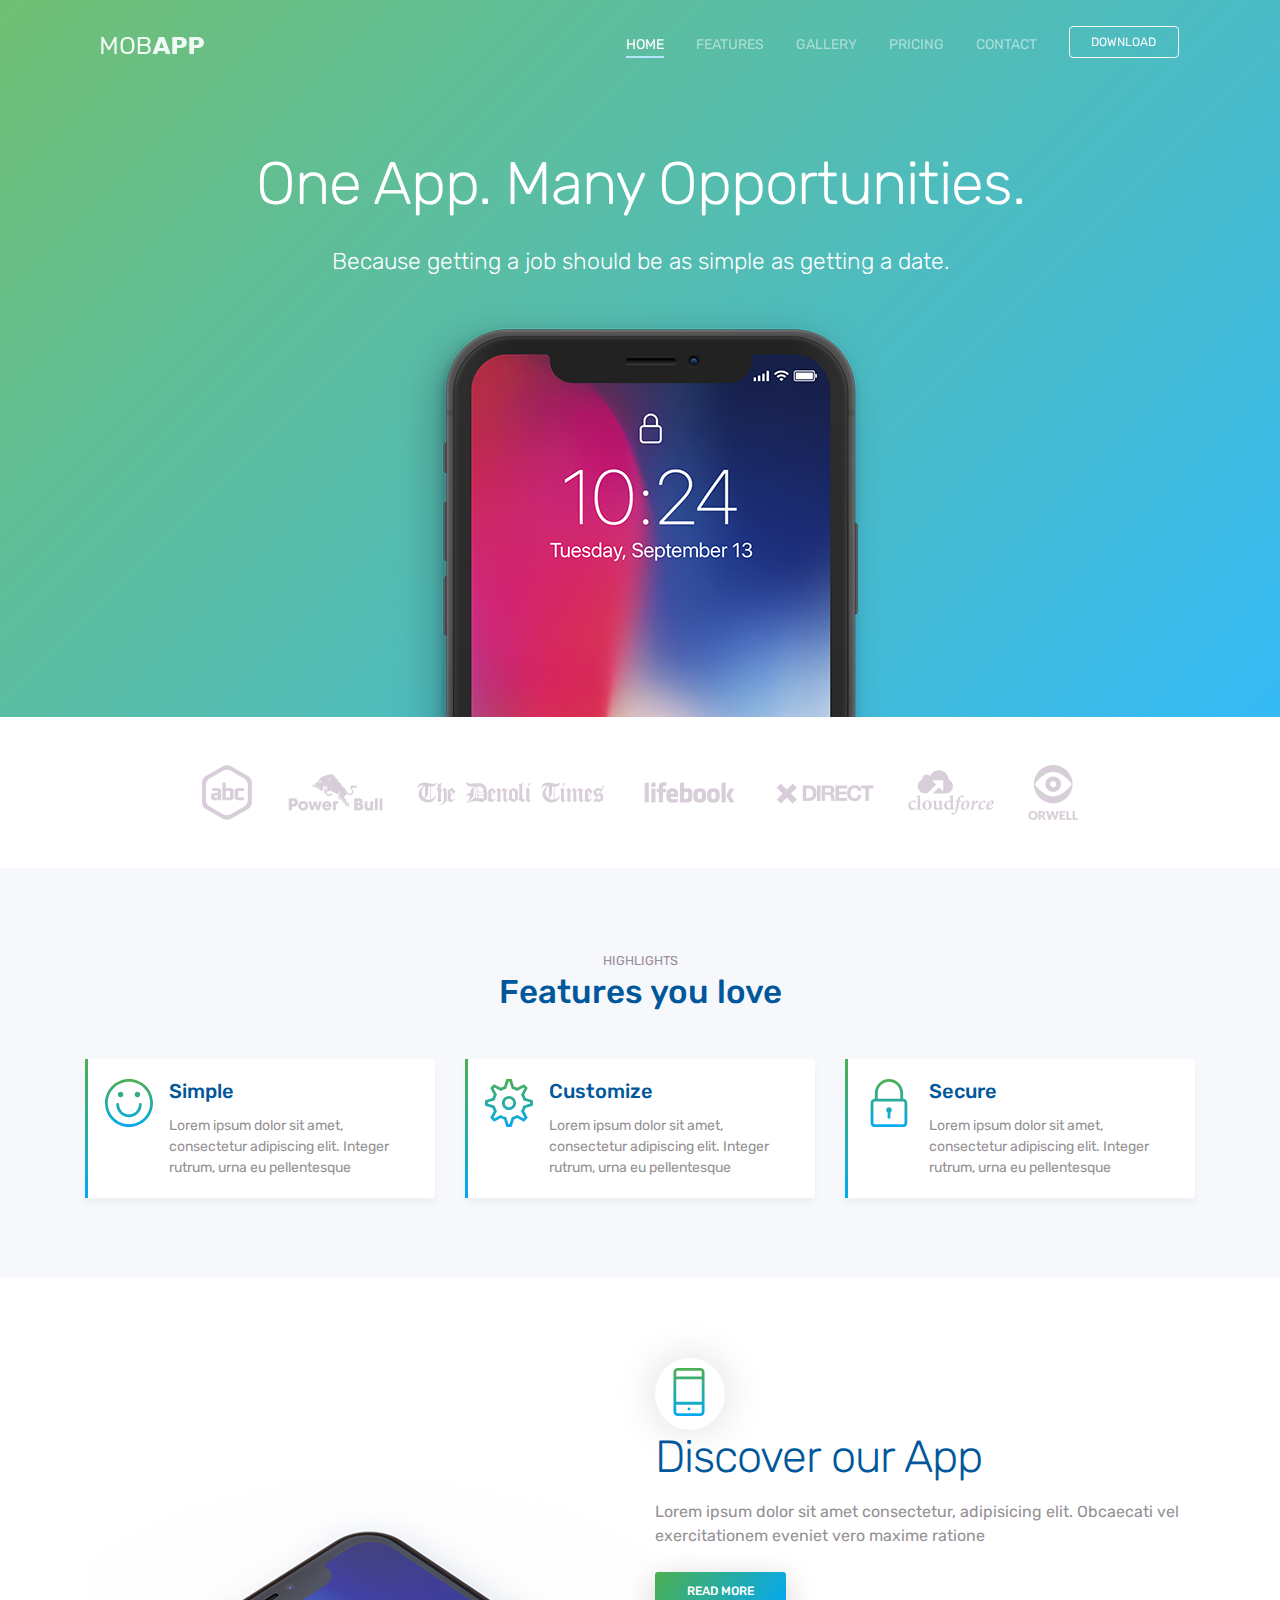
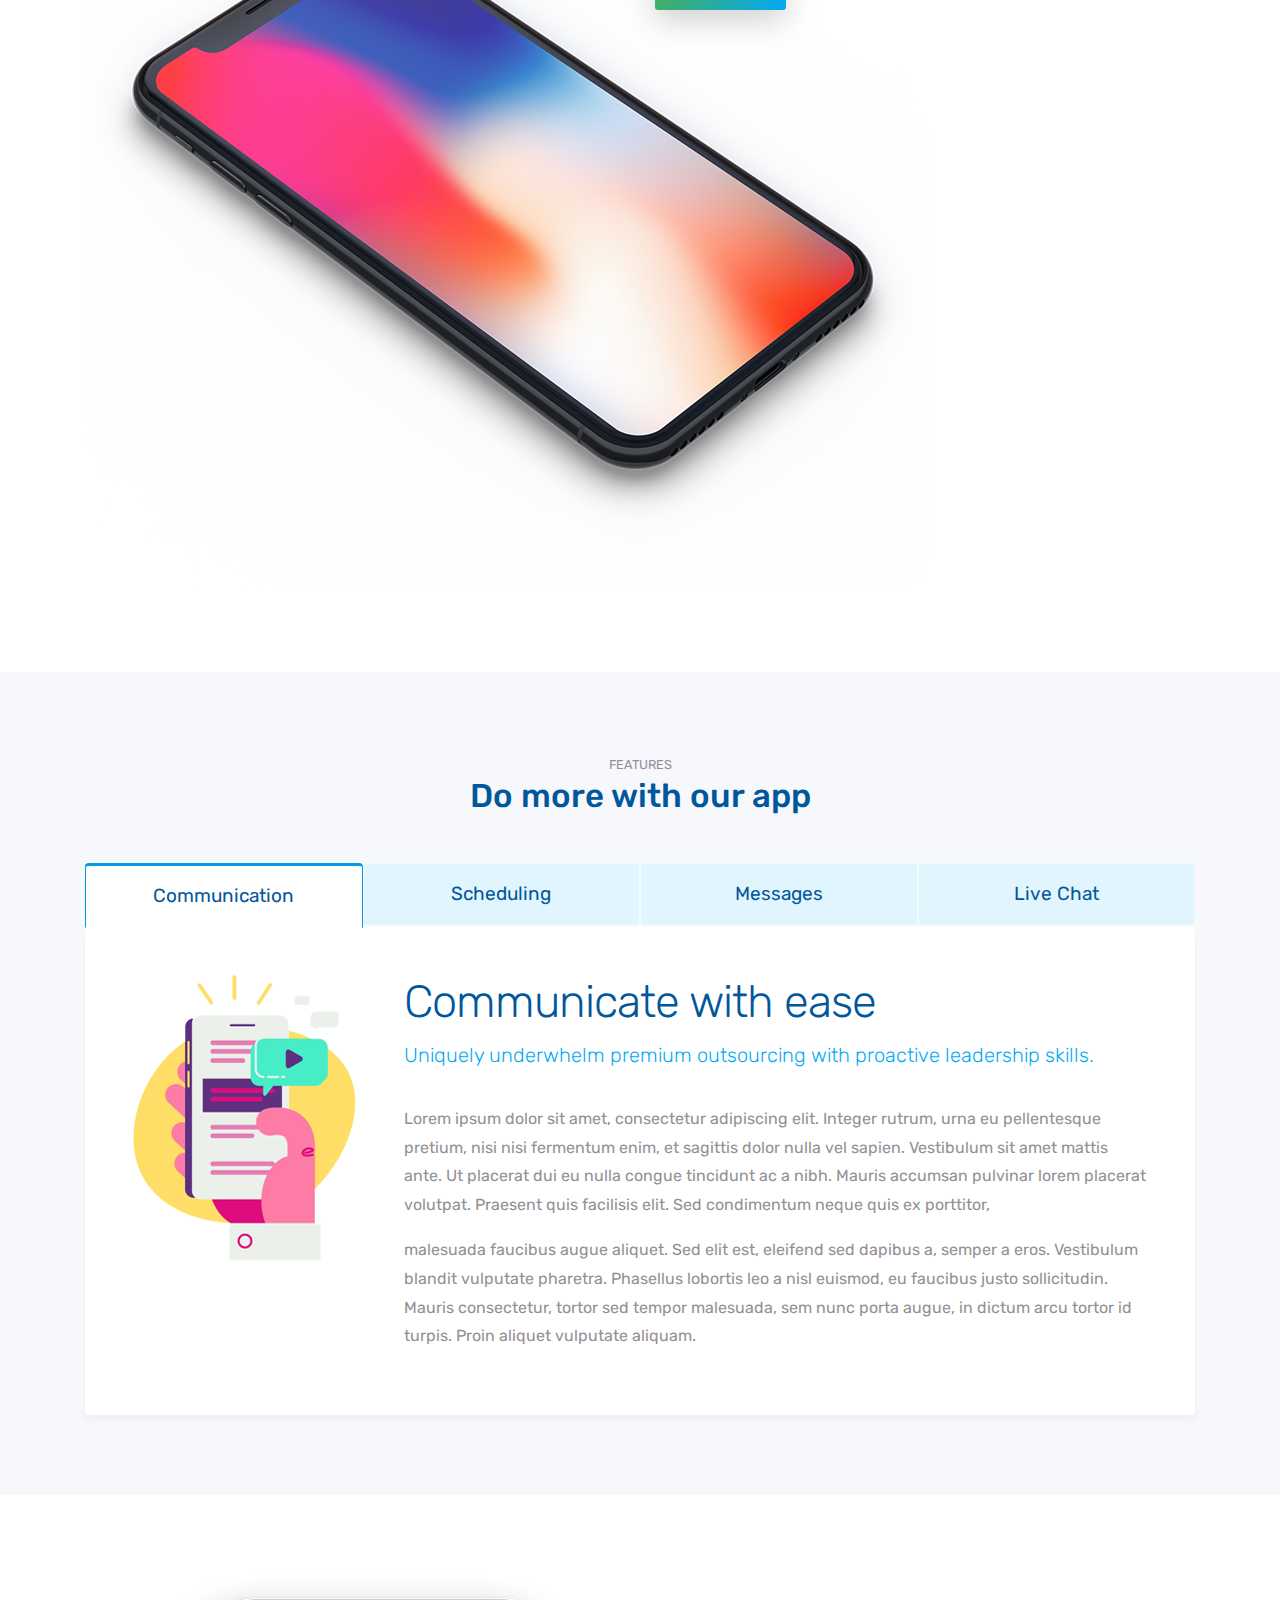
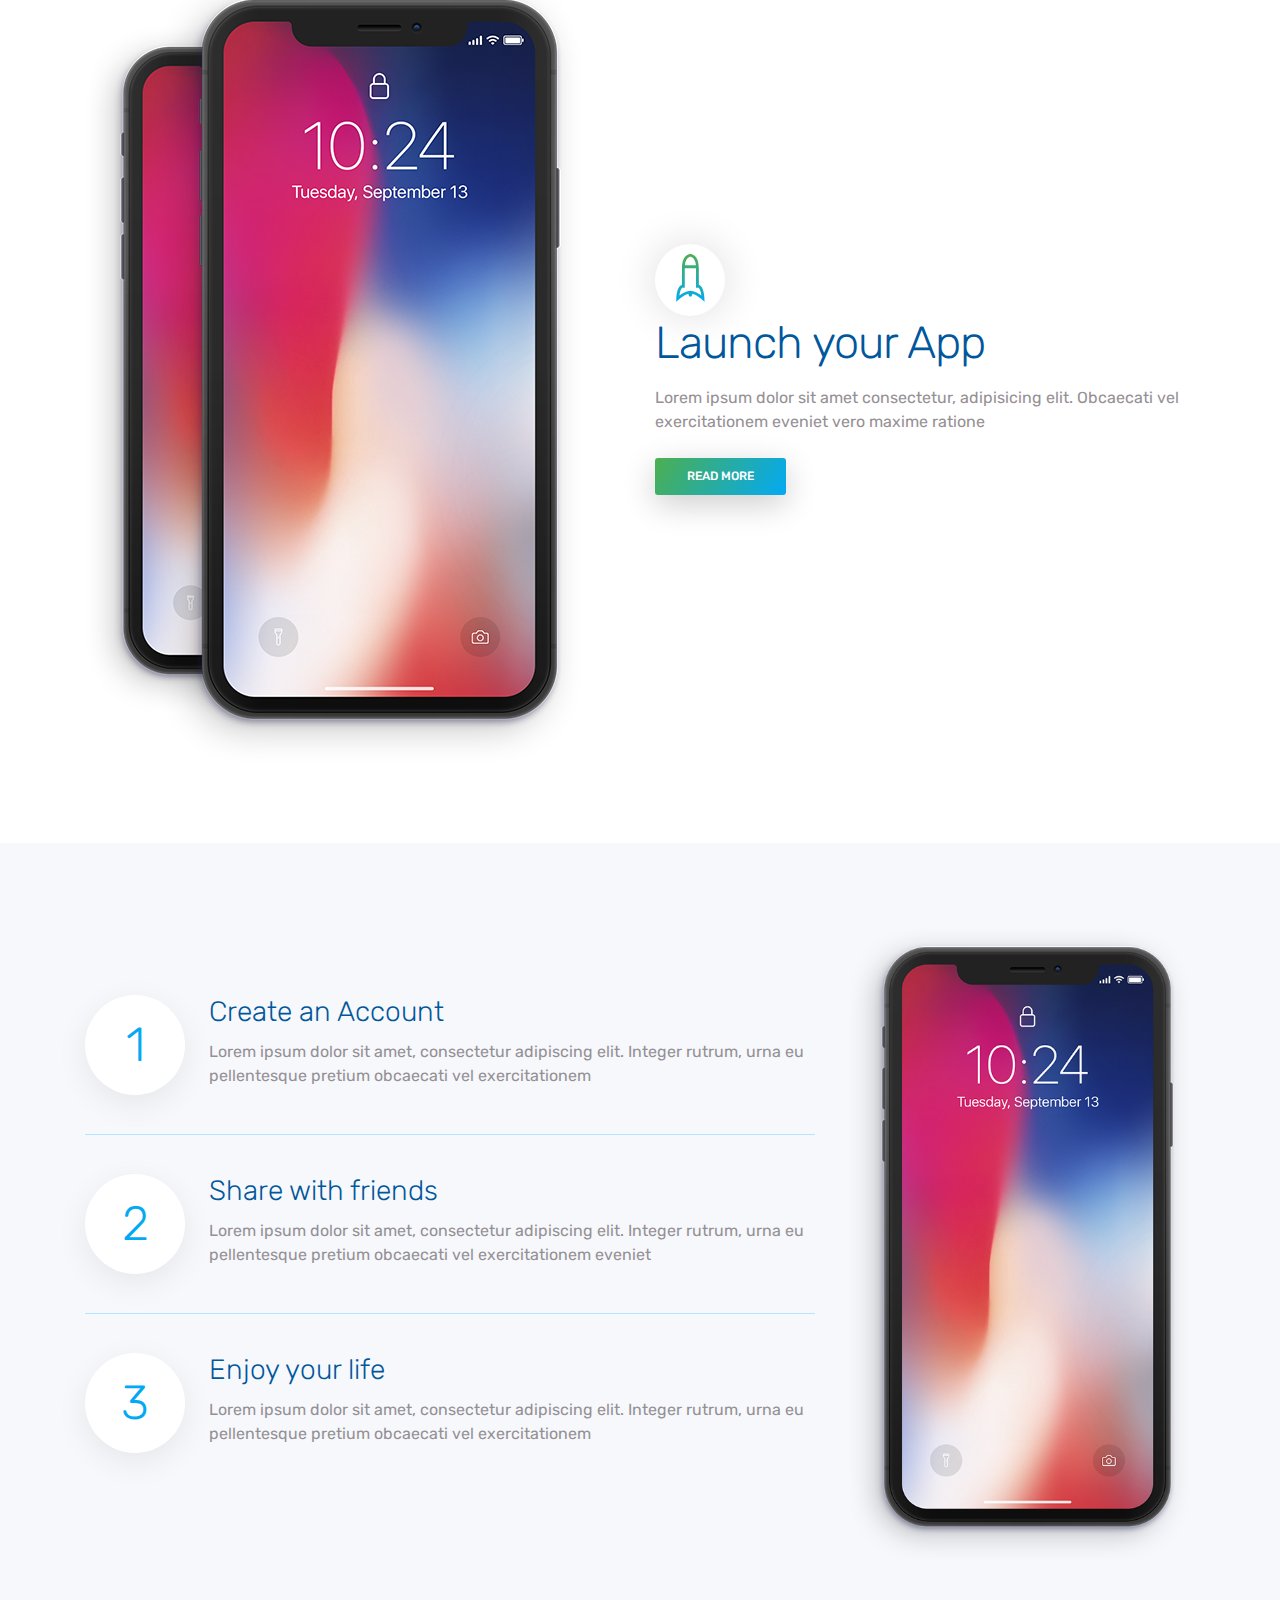
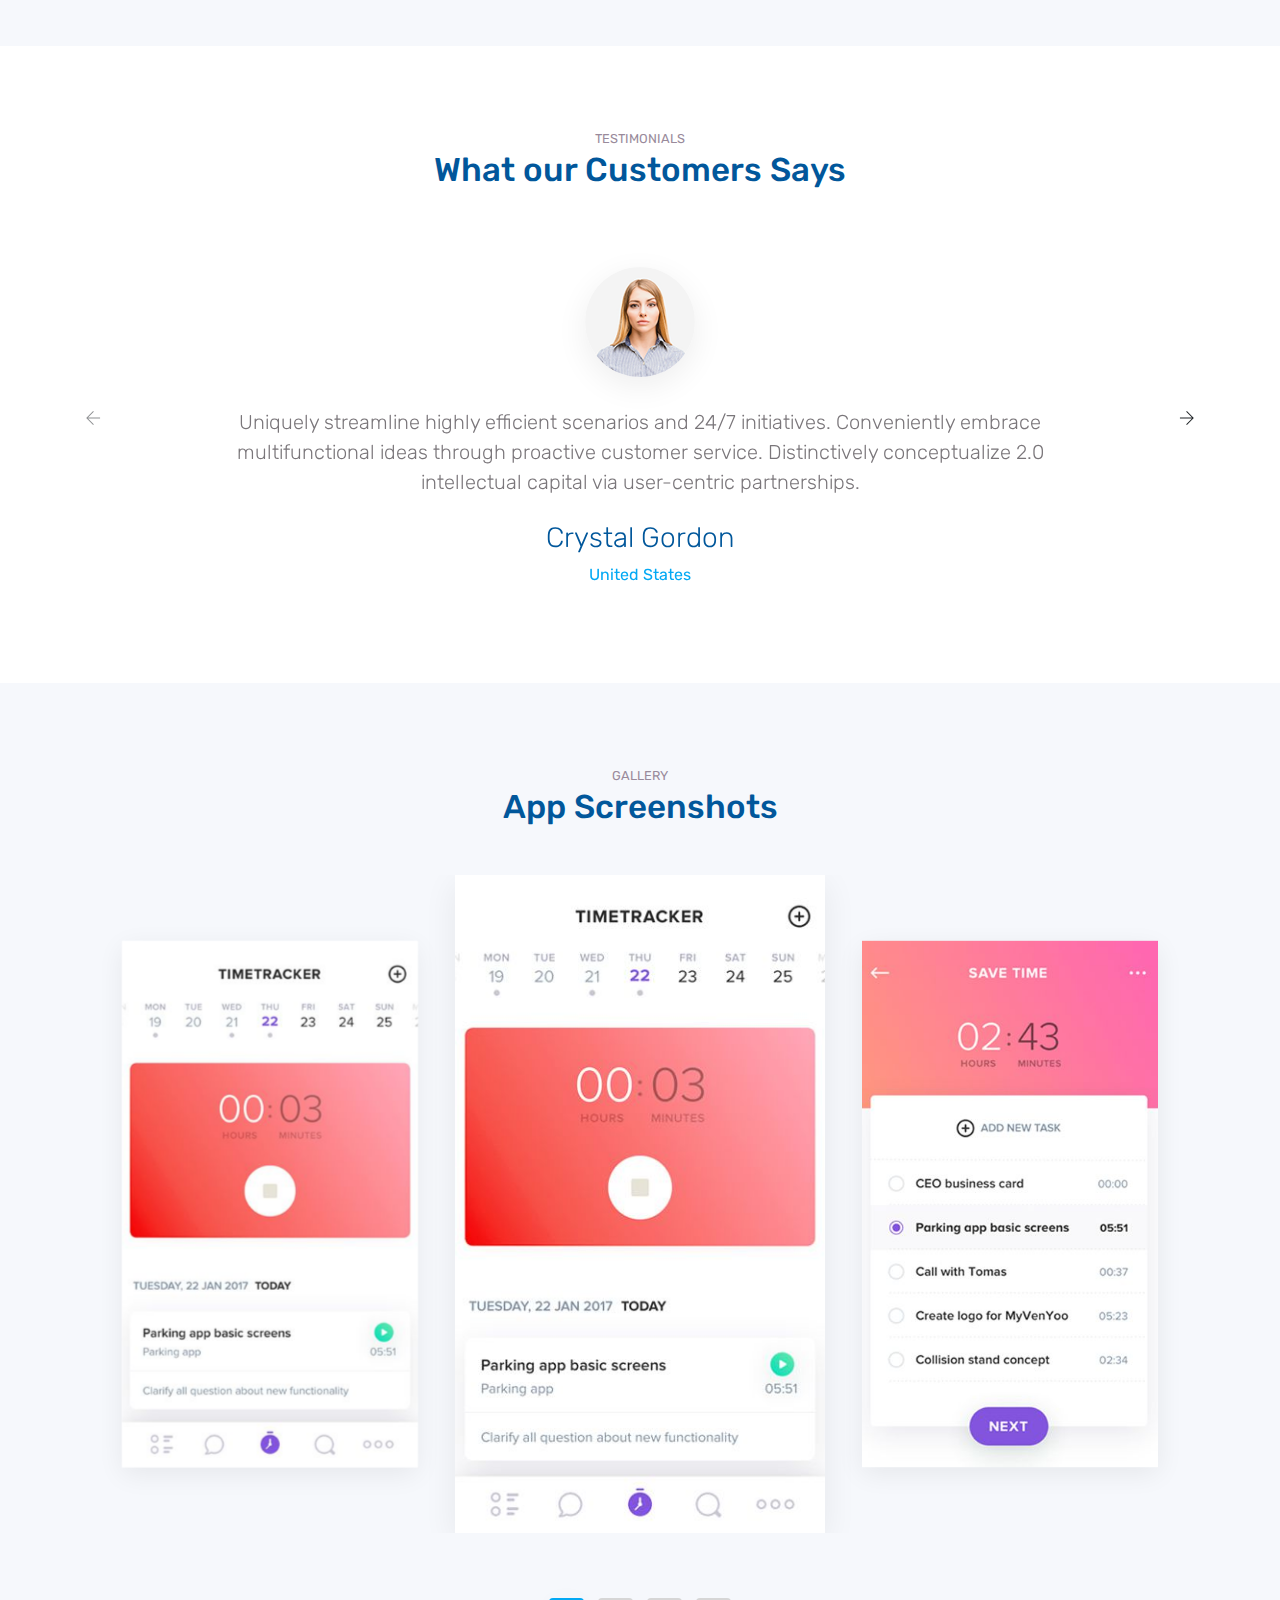
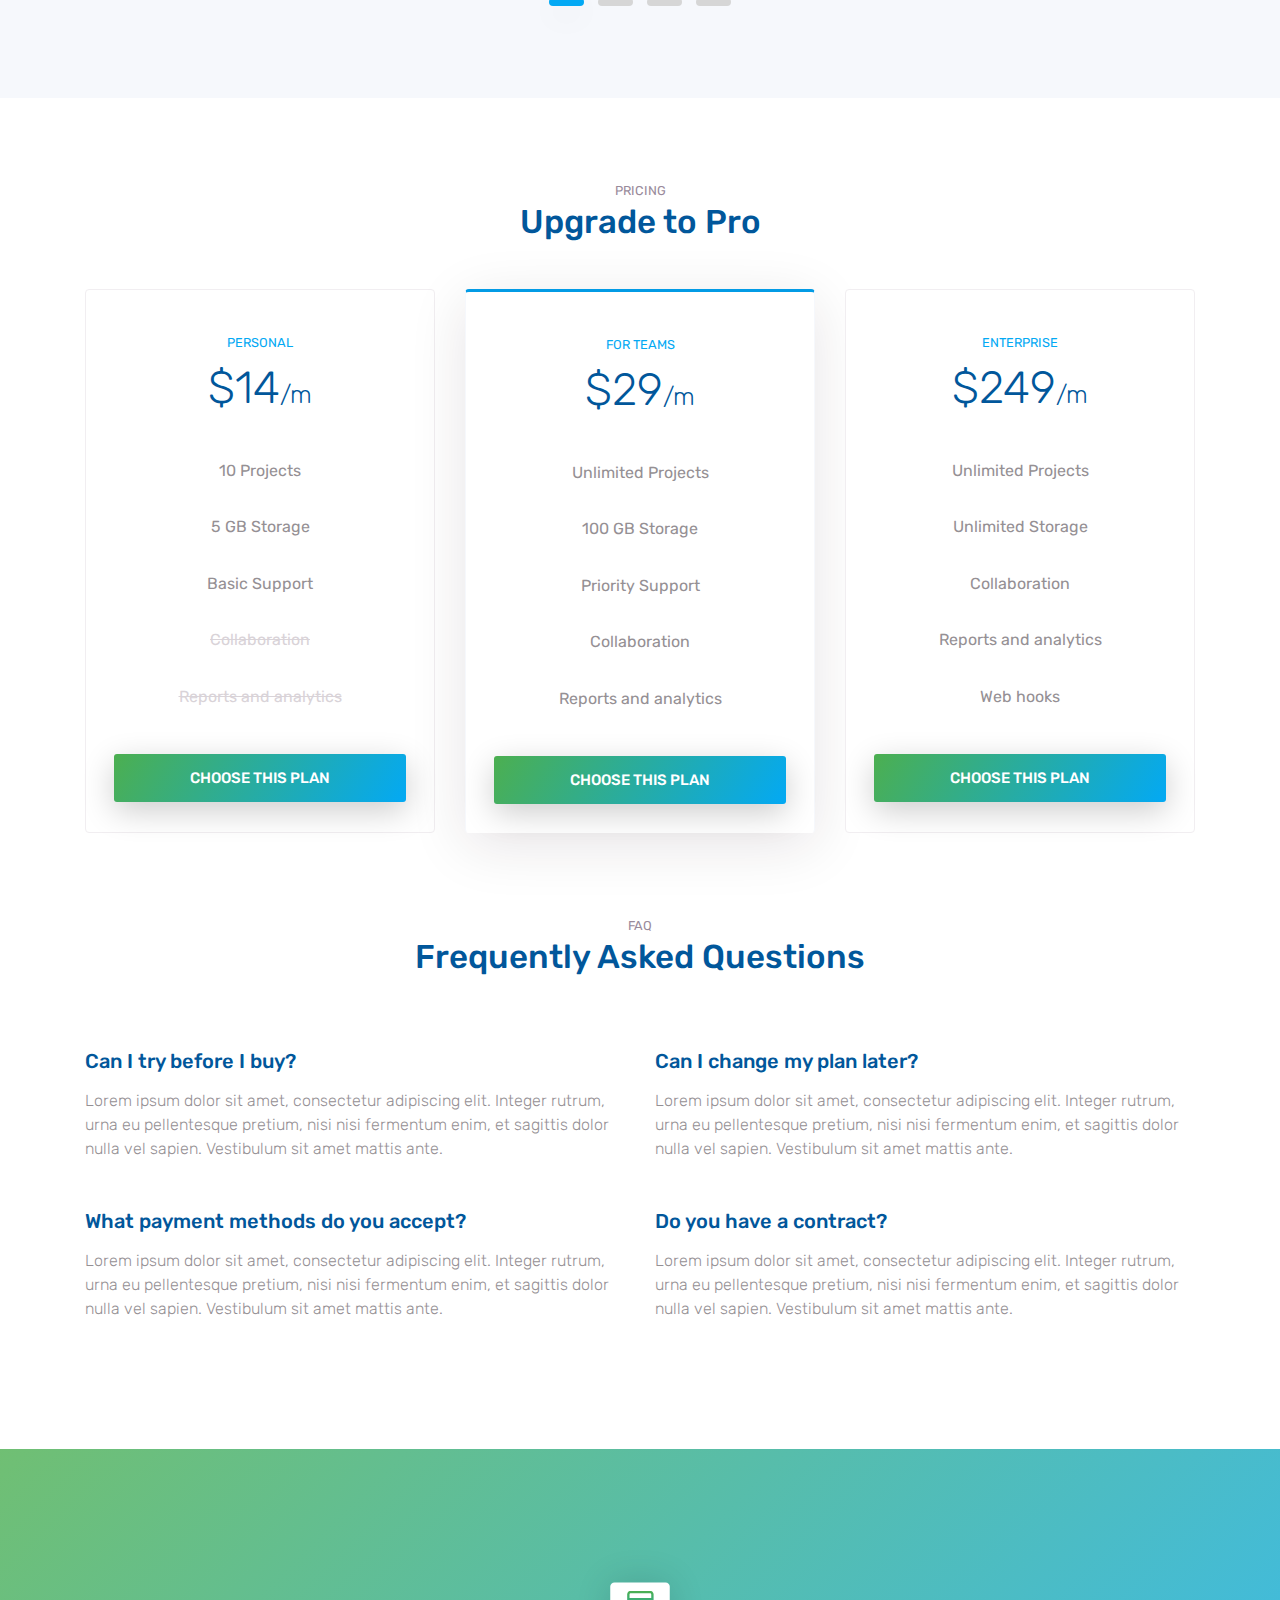
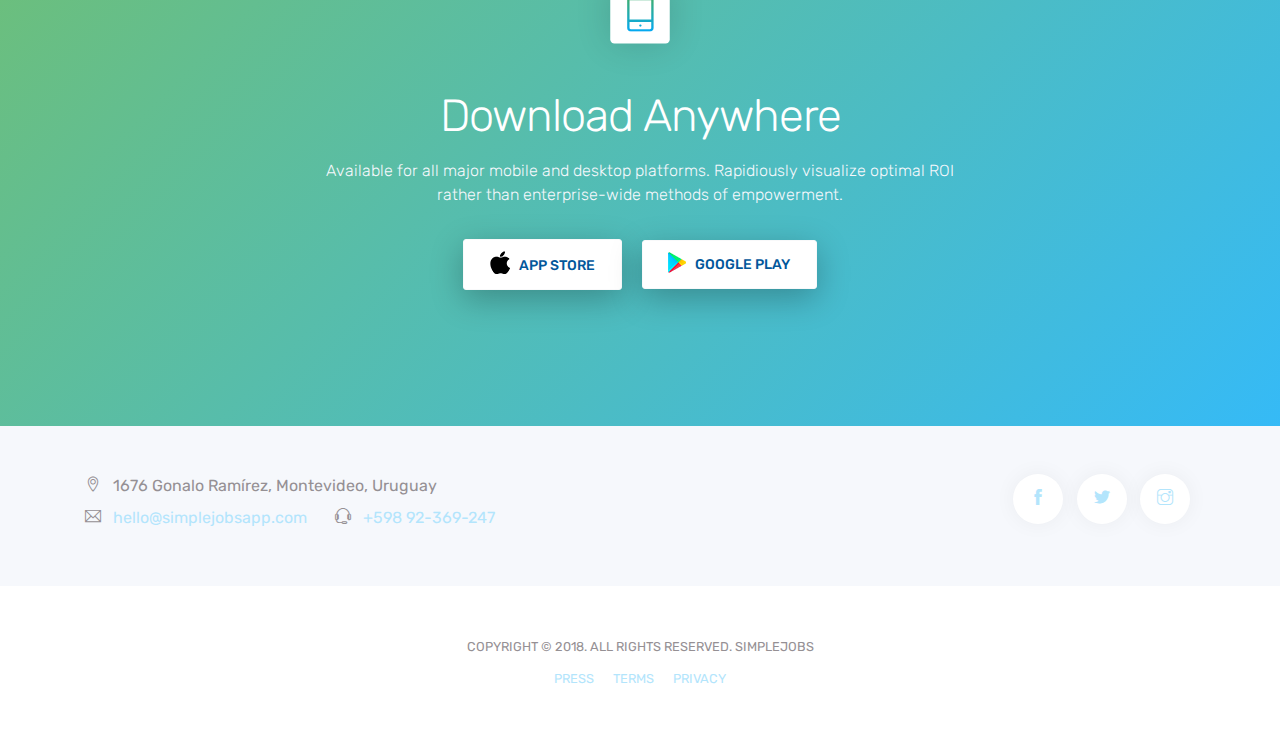
==== commit 81d2f9b2: "a1" ====
--- a/index.html
+++ b/index.html
@@ -1,16 +1,7 @@
 <!doctype html>
 <html lang="en">
-<!--
-
-Page    : index / MobApp
-Version : 1.0
-Author  : Colorlib
-URI     : https://colorlib.com
-
- -->
-
 <head>
-    <title>MobApp - App Landing Page Template</title>
+    <title>SimpleJobs - Simplest way to get a job</title>
     <!-- Required meta tags -->
     <meta charset="utf-8">
     <meta name="viewport" content="width=device-width, initial-scale=1, shrink-to-fit=no">
@@ -60,8 +51,8 @@
 
     <header class="bg-gradient" id="home">
         <div class="container mt-5">
-            <h1>Mobile App Landing Page Template</h1>
-            <p class="tagline">The one and only solution for any kind of mobila app landing needs. Just change the screenshots and texts and you are good to go. </p>
+            <h1>One App. Many Opportunities.</h1>
+            <p class="tagline">Because getting a job should be as simple as getting a date.</p>
         </div>
         <div class="img-holder mt-3"><img src="images/iphonex.png" alt="phone" class="img-fluid"></div>
     </header>
@@ -469,7 +460,6 @@
                     <a href="#" class="btn btn-light"><img src="images/appleicon.png" alt="icon"> App Store</a>
                     <a href="#" class="btn btn-light"><img src="images/playicon.png" alt="icon"> Google play</a>
                 </div>
-                <p class="text-primary"><small><i>*Works on iOS 10.0.5+, Android Kitkat and above. </i></small></p>
             </div>
         </div>
 
@@ -480,15 +470,15 @@
         <div class="container">
             <div class="row">
                 <div class="col-lg-6 text-center text-lg-left">
-                    <p class="mb-2"> <span class="ti-location-pin mr-2"></span> 1485 Pacific St, Brooklyn, NY 11216 USA</p>
+                    <p class="mb-2"> <span class="ti-location-pin mr-2"></span> 1676 Gonalo Ramírez, Montevideo, Uruguay</p>
                     <div class=" d-block d-sm-inline-block">
                         <p class="mb-2">
-                            <span class="ti-email mr-2"></span> <a class="mr-4" href="mailto:support@mobileapp.com">support@mobileapp.com</a>
+                            <span class="ti-email mr-2"></span> <a class="mr-4" href="mailto:support@mobileapp.com">hello@simplejobsapp.com</a>
                         </p>
                     </div>
                     <div class="d-block d-sm-inline-block">
                         <p class="mb-0">
-                            <span class="ti-headphone-alt mr-2"></span> <a href="tel:51836362800">518-3636-2800</a>
+                            <span class="ti-headphone-alt mr-2"></span> <a href="tel:+598092369247">+598 92-369-247</a>
                         </p>
                     </div>
 
@@ -508,7 +498,7 @@
     <!-- // end .section -->
     <footer class="my-5 text-center">
         <!-- Copyright removal is not prohibited! -->
-        <p class="mb-2"><small>COPYRIGHT © 2017. ALL RIGHTS RESERVED. MOBAPP TEMPLATE BY <a href="https://colorlib.com">COLORLIB</a></small></p>
+        <p class="mb-2"><small>COPYRIGHT © 2018. ALL RIGHTS RESERVED. SIMPLEJOBS</small></p>
 
         <small>
             <a href="#" class="m-2">PRESS</a>
--- a/css/style.css
+++ b/css/style.css
@@ -1,16 +1,4 @@
 @charset "UTF-8";
-
-/*
-
-Style   : MobApp CSS
-Version : 1.0
-Author  : Surjith S M
-URI     : https://surjithctly.in/
-
-Copyright © All rights Reserved 
-
-*/
-
 
 /*------------------------
 [TABLE OF CONTENTS]
@@ -37,12 +25,12 @@
 }
 
 a {
-    color: #e38cb7;
+    color: #B3E5FC;
 }
 
 a:hover,
 a:focus {
-    color: #d6619c;
+    color: #4FC3F7;
 }
 
 h1 {
@@ -55,13 +43,13 @@
 h2 {
     font-size: 45px;
     font-weight: 300;
-    color: #633991;
+    color: #01579B;
     letter-spacing: -1px;
     margin-bottom: 1rem;
 }
 
 h3 {
-    color: #633991;
+    color: #01579B;
     font-size: 33px;
     font-weight: 500;
 }
@@ -69,13 +57,13 @@
 h4 {
     font-size: 20px;
     font-weight: 500;
-    color: #633991;
+    color: #01579B;
 }
 
 h5 {
     font-size: 28px;
     font-weight: 300;
-    color: #633991;
+    color: #01579B;
     margin-bottom: 0.7rem;
 }
 
@@ -84,12 +72,12 @@
 }
 
 p.lead {
-    color: #e38cb7;
+    color: #03A9F4;
     margin-bottom: 2rem;
 }
 
 .text-primary {
-    color: #e38cb7 !important;
+    color: #03A9F4 !important;
 }
 
 .light-font {
@@ -110,10 +98,10 @@
 
 .btn-primary {
     border-radius: 3px;
-    background-image: -moz-linear-gradient( 122deg, #e54595 0%, #fd378e 100%);
-    background-image: -webkit-linear-gradient( 122deg, #e54595 0%, #fd378e 100%);
-    background-image: -ms-linear-gradient( 122deg, #e54595 0%, #fd378e 100%);
-    background-image: linear-gradient( 122deg, #e54595 0%, #fd378e 100%);
+    background-image: -moz-linear-gradient( 122deg, #4CAF50 0%, #03A9F4 100%);
+    background-image: -webkit-linear-gradient( 122deg, #4CAF50 0%, #03A9F4 100%);
+    background-image: -ms-linear-gradient( 122deg, #4CAF50 0%, #03A9F4 100%);
+    background-image: linear-gradient( 122deg, #4CAF50 0%, #03A9F4 100%);
     box-shadow: 0px 9px 32px 0px rgba(0, 0, 0, 0.2);
     font-weight: 500;
     padding: 0.6rem 2rem;
@@ -126,7 +114,7 @@
 .btn-primary:not([disabled]):not(.disabled).active,
 .btn-primary:not([disabled]):not(.disabled):active,
 .show>.btn-primary.dropdown-toggle {
-    background-image: linear-gradient( 122deg, #fd378e 0%, #e54595 100%);
+    background-image: linear-gradient( 122deg, #03A9F4 0%, #4CAF50 100%);
     box-shadow: 0px 9px 32px 0px rgba(0, 0, 0, 0.3);
     color: #FFF;
 }
@@ -137,7 +125,7 @@
     box-shadow: 0px 9px 32px 0px rgba(0, 0, 0, 0.26);
     font-size: 14px;
     font-weight: 500;
-    color: #633991;
+    color: #01579B;
     margin: 0.5rem;
     padding: 0.7rem 1.6rem;
     line-height: 1.8;
@@ -150,7 +138,7 @@
 }
 
 .light-bg {
-    background-color: #faf6fb;
+    background-color: #f6f8fc;
 }
 
 .section {
@@ -186,10 +174,10 @@
 
 .nav-menu.is-scrolling,
 .nav-menu.menu-is-open {
-    background-color: rgb(74, 13, 143);
-    background: -moz-linear-gradient(135deg, rgb(74, 13, 143) 0%, rgb(250, 42, 143) 100%);
-    background: -webkit-linear-gradient(135deg, rgb(74, 13, 143) 0%, rgb(250, 42, 143) 100%);
-    background: linear-gradient(135deg, rgb(74, 13, 143) 0%, rgb(250, 42, 143) 100%);
+    background-color: rgb(76, 175, 80);
+    background: -moz-linear-gradient(135deg, rgb(76, 175, 80) 0%, rgb(3, 169, 244) 100%);
+    background: -webkit-linear-gradient(135deg, rgb(76, 175, 80) 0%, rgb(3, 169, 244) 100%);
+    background: linear-gradient(135deg, rgb(76, 175, 80) 0%, rgb(3, 169, 244) 100%);
     -webkit-box-shadow: 0px 5px 23px 0px rgba(0, 0, 0, 0.1);
     -moz-box-shadow: 0px 5px 23px 0px rgba(0, 0, 0, 0.1);
     box-shadow: 0px 5px 23px 0px rgba(0, 0, 0, 0.1);
@@ -211,7 +199,7 @@
     }
     .navbar-nav>.nav-item>.nav-link.active:after {
         content: "";
-        border-bottom: 2px solid #cd99d4;
+        border-bottom: 2px solid #B3E5FC;
         left: 1rem;
         right: 1rem;
         bottom: 5px;
@@ -240,16 +228,16 @@
 }
 
 .bg-gradient {
-    background-image: -moz-linear-gradient( 135deg, rgba(60, 8, 118, 0.8) 0%, rgba(250, 0, 118, 0.8) 100%);
-    background-image: -webkit-linear-gradient( 135deg, rgba(60, 8, 118, 0.8) 0%, rgba(250, 0, 118, 0.8) 100%);
-    background-image: -ms-linear-gradient( 135deg, rgba(60, 8, 118, 0.8) 0%, rgba(250, 0, 118, 0.8) 100%);
-    background-image: linear-gradient( 135deg, rgba(60, 8, 118, 0.8) 0%, rgba(250, 0, 118, 0.8) 100%);
+    background-image: -moz-linear-gradient( 135deg, rgba(76, 175, 80, 0.8) 0%, rgba(3, 169, 244, 0.8) 100%);
+    background-image: -webkit-linear-gradient( 135deg, rgba(76, 175, 80, 0.8) 0%, rgba(3, 169, 244, 0.8) 100%);
+    background-image: -ms-linear-gradient( 135deg, rgba(76, 175, 80, 0.8) 0%, rgba(3, 169, 244, 0.8) 100%);
+    background-image: linear-gradient( 135deg, rgba(76, 175, 80, 0.8) 0%, rgba(3, 169, 244, 0.8) 100%);
 }
 
 .tagline {
     font-size: 23px;
     font-weight: 300;
-    color: #ffb8f6;
+    color: #fff;
     max-width: 800px;
     margin: 0 auto;
 }
@@ -280,10 +268,10 @@
 ----------------------*/
 
 .gradient-fill:before {
-    color: #fc73b4;
-    background: -moz-linear-gradient(top, #9477b4 0%, #fc73b4 100%);
-    background: -webkit-linear-gradient(top, #9477b4 0%, #fc73b4 100%);
-    background: linear-gradient(to bottom, #9477b4 0%, #fc73b4 100%);
+    color: #03a9f4;
+    background: -moz-linear-gradient(top, #4CAF50 0%, #03a9f4 100%);
+    background: -webkit-linear-gradient(top, #4CAF50 0%, #03a9f4 100%);
+    background: linear-gradient(to bottom, #4CAF50 0%, #03a9f4 100%);
     -webkit-background-clip: text;
     background-clip: text;
     -webkit-text-fill-color: transparent;
@@ -309,10 +297,10 @@
     content: "";
     position: absolute;
     width: 3px;
-    color: #fc73b4;
-    background: -moz-linear-gradient(top, #9477b4 0%, #fc73b4 100%);
-    background: -webkit-linear-gradient(top, #9477b4 0%, #fc73b4 100%);
-    background: linear-gradient(to bottom, #9477b4 0%, #fc73b4 100%);
+    color: #03a9f4;
+    background: -moz-linear-gradient(top, #4CAF50 0%, #03a9f4 100%);
+    background: -webkit-linear-gradient(top, #4CAF50 0%, #03a9f4 100%);
+    background: linear-gradient(to bottom, #4CAF50 0%, #03a9f4 100%);
     top: 0;
     bottom: 0;
     left: 0;
@@ -333,7 +321,7 @@
     box-shadow: 0px 0px 43px 0px rgba(0, 0, 0, 0.14);
     padding: 10px;
     width: 70px;
-    border-radius: 3px;
+    border-radius: 50%;50%
     margin-bottom: 1.5rem;
     background-color: #FFF;
 }
@@ -346,7 +334,7 @@
     border-radius: 50%;
     margin-bottom: 1.5rem;
     background-color: #FFF;
-    color: #f5378e;
+    color: #03A9F4;
     font-size: 48px;
     text-align: center;
     line-height: 80px;
@@ -364,10 +352,10 @@
 }
 
 .ui-steps li:hover .circle-icon {
-    background-image: -moz-linear-gradient( 122deg, #e6388e 0%, #fb378e 100%);
-    background-image: -webkit-linear-gradient( 122deg, #e6388e 0%, #fb378e 100%);
-    background-image: -ms-linear-gradient( 122deg, #e6388e 0%, #fb378e 100%);
-    background-image: linear-gradient( 122deg, #e6388e 0%, #fb378e 100%);
+    background-image: -moz-linear-gradient( 122deg, #4CAF50 0%, #03A9F4 100%);
+    background-image: -webkit-linear-gradient( 122deg, #4CAF50 0%, #03A9F4 100%);
+    background-image: -ms-linear-gradient( 122deg, #4CAF50 0%, #03A9F4 100%);
+    background-image: linear-gradient( 122deg, #4CAF50 0%, #03A9F4 100%);
     box-shadow: 0px 9px 32px 0px rgba(0, 0, 0, 0.09);
     color: #FFF;
 }
@@ -377,7 +365,7 @@
 }
 
 .ui-steps li:not(:last-child) {
-    border-bottom: 1px solid #f8e3f0;
+    border-bottom: 1px solid #B3E5FC;
 }
 
 .perspective-phone {
@@ -425,17 +413,17 @@
 .nav-tabs .nav-link:focus,
 .nav-tabs .nav-link:hover {
     padding: 1rem 1rem;
-    border-color: #faf6fb #faf6fb #FFF;
+    border-color: #f5f9fa #f5f9fa #FFF;
     font-size: 19px;
-    color: #b5a4c8;
-    background: #f5eff7;
+    color: #01579B;
+    background: #E1F5FE;
 }
 
 .nav-tabs .nav-link.active {
     background: #FFF;
     border-top-width: 3px;
-    border-color: #ce75b4 #faf6fb #FFF;
-    color: #633991;
+    border-color: #039BE5 #039BE5 #FFF;
+    color: #01579B;
 }
 
 
@@ -485,7 +473,6 @@
 }
 
 .owl-theme .owl-dots .owl-dot span {
-    background: #e7d9eb;
     width: 35px;
     height: 8px;
     border-radius: 10px;
@@ -493,11 +480,11 @@
 }
 
 .owl-theme .owl-dots .owl-dot:hover span {
-    background: #ff487e;
+    background: #03A9F4;
 }
 
 .owl-theme .owl-dots .owl-dot.active span {
-    background: #ff487e;
+    background: #03A9F4;
     box-shadow: 0px 9px 32px 0px rgba(0, 0, 0, 0.07);
 }
 
@@ -535,9 +522,9 @@
 
 .card.pricing.popular {
     border-top-width: 3px;
-    border-color: #ce75b4 #faf6fb #FFF;
+    border-color: #039BE5 #f6f8fc #FFF;
     box-shadow: 0px 12px 59px 0px rgba(36, 7, 31, 0.11);
-    color: #633991;
+    color: #01579B;
 }
 
 .card.pricing .card-head {
@@ -549,7 +536,7 @@
     display: block;
     font-size: 45px;
     font-weight: 300;
-    color: #633991;
+    color: #01579B;
 }
 
 .card.pricing .card-head .price sub {
@@ -597,7 +584,7 @@
 .call-to-action .tagline {
     font-size: 16px;
     font-weight: 300;
-    color: #ffb8f6;
+    color: #f6f8fc;
     max-width: 650px;
     margin: 0 auto;
 }
@@ -624,14 +611,14 @@
     text-align: center;
     line-height: 50px;
     margin: 0 0.3rem;
-    border-radius: 5px;
-    color: #f4c9e2;
+    border-radius: 50%;
+    color: #B3E5FC;
     transition: all 0.3s ease;
 }
 
 .social-icons a:hover {
     text-decoration: none;
-    color: #e38cb7;
+    color: #29B6F6;
 }
 
 @media (max-width:991px) {
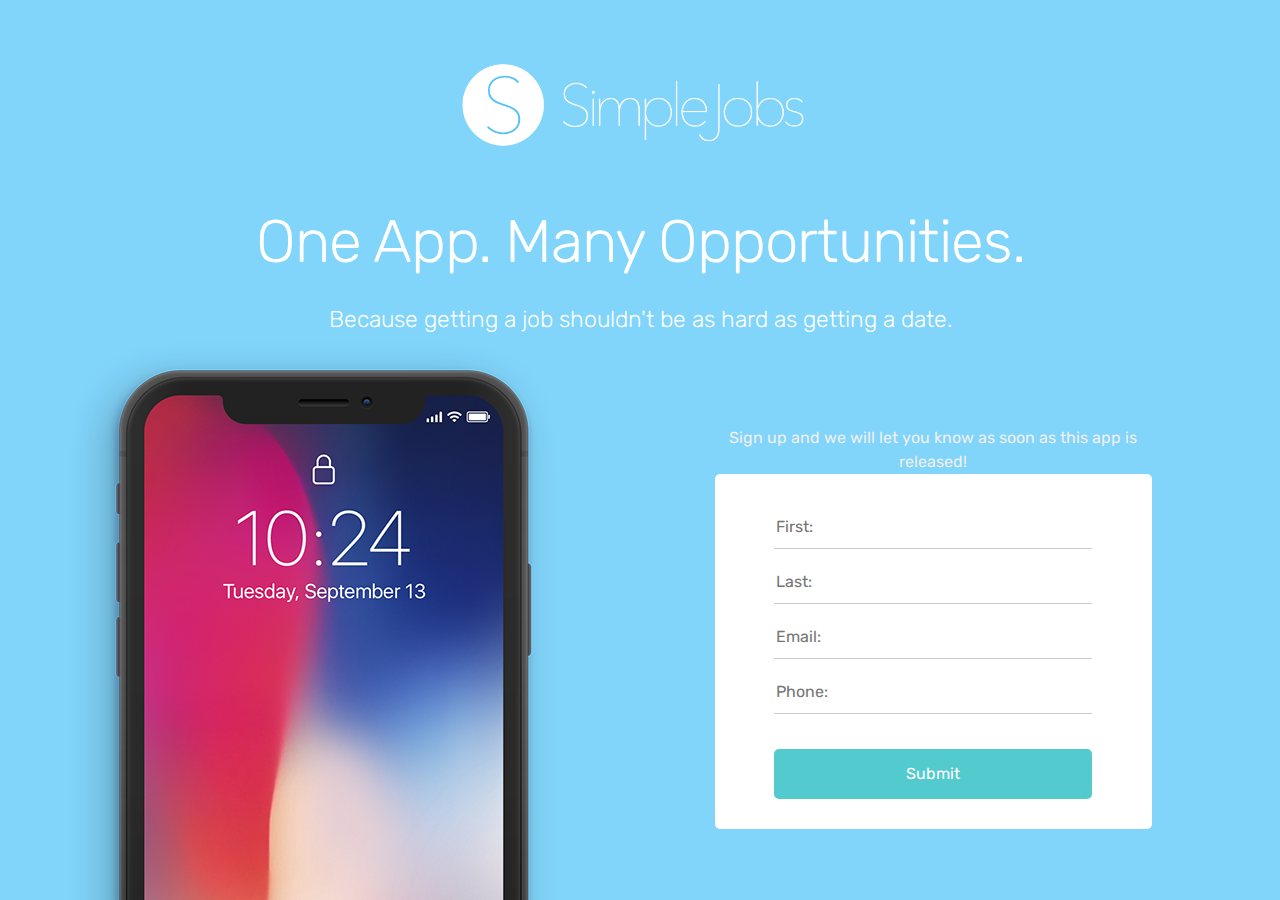
==== commit 8e473fa1: "a2" ====
--- a/index.html
+++ b/index.html
@@ -1,519 +1,61 @@
 <!doctype html>
 <html lang="en">
 <head>
-    <title>SimpleJobs - Simplest way to get a job</title>
-    <!-- Required meta tags -->
-    <meta charset="utf-8">
-    <meta name="viewport" content="width=device-width, initial-scale=1, shrink-to-fit=no">
-    <meta name="description" content="Mobland - Mobile App Landing Page Template">
-    <meta name="keywords" content="HTML5, bootstrap, mobile, app, landing, ios, android, responsive">
+	<title>SimpleJobs App - Simplest way to get a job</title>
+	<!-- Required meta tags -->
+	<meta charset="utf-8">
+	<meta name="viewport" content="width=device-width, initial-scale=1, shrink-to-fit=no">
+	<meta name="description" content="SimpleJobs App  - Simplest way to get a job">
+	<meta name="keywords" content="">
 
-    <!-- Font -->
-    <link rel="dns-prefetch" href="//fonts.googleapis.com">
-    <link href="https://fonts.googleapis.com/css?family=Rubik:300,400,500" rel="stylesheet">
+	<!-- Font -->
+	<link rel="dns-prefetch" href="//fonts.googleapis.com">
+	<link href="https://fonts.googleapis.com/css?family=Rubik:300,400,500" rel="stylesheet">
 
-    <!-- Bootstrap CSS -->
-    <link rel="stylesheet" href="css/bootstrap.min.css">
-    <!-- Themify Icons -->
-    <link rel="stylesheet" href="css/themify-icons.css">
-    <!-- Owl carousel -->
-    <link rel="stylesheet" href="css/owl.carousel.min.css">
-    <!-- Main css -->
-    <link href="css/style.css" rel="stylesheet">
+	<!-- Bootstrap CSS -->
+	<link rel="stylesheet" href="css/bootstrap.min.css">
+	<!-- Main css -->
+	<link href="css/style.css" rel="stylesheet">
 </head>
 
 <body data-spy="scroll" data-target="#navbar" data-offset="30">
 
-    <!-- Nav Menu -->
 
-    <div class="nav-menu fixed-top">
-        <div class="container">
-            <div class="row">
-                <div class="col-md-12">
-                    <nav class="navbar navbar-dark navbar-expand-lg">
-                        <a class="navbar-brand" href="index.html"><img src="images/logo.png" class="img-fluid" alt="logo"></a> <button class="navbar-toggler" type="button" data-toggle="collapse" data-target="#navbar" aria-controls="navbar" aria-expanded="false" aria-label="Toggle navigation"> <span class="navbar-toggler-icon"></span> </button>
-                        <div class="collapse navbar-collapse" id="navbar">
-                            <ul class="navbar-nav ml-auto">
-                                <li class="nav-item"> <a class="nav-link active" href="#home">HOME <span class="sr-only">(current)</span></a> </li>
-                                <li class="nav-item"> <a class="nav-link" href="#features">FEATURES</a> </li>
-                                <li class="nav-item"> <a class="nav-link" href="#gallery">GALLERY</a> </li>
-                                <li class="nav-item"> <a class="nav-link" href="#pricing">PRICING</a> </li>
-                                <li class="nav-item"> <a class="nav-link" href="#contact">CONTACT</a> </li>
-                                <li class="nav-item"><a href="#" class="btn btn-outline-light my-3 my-sm-0 ml-lg-3">Download</a></li>
-                            </ul>
-                        </div>
-                    </nav>
-                </div>
-            </div>
-        </div>
-    </div>
+	<header class="bg" id="home">
 
+		<div class="row">
+			<div class="col-12">
+				<img src="images/simplejobs_logo.png" alt="logo" class="img-logo">
 
-    <header class="bg-gradient" id="home">
-        <div class="container mt-5">
-            <h1>One App. Many Opportunities.</h1>
-            <p class="tagline">Because getting a job should be as simple as getting a date.</p>
-        </div>
-        <div class="img-holder mt-3"><img src="images/iphonex.png" alt="phone" class="img-fluid"></div>
-    </header>
+			</div>
+		</div>
+		<div class="container mt-5">
+			<h1>One App. Many Opportunities.</h1>
+			<p class="tagline">Because getting a job shouldn't be as hard as getting a date.</p>
+		</div>
+		<div style=""> </div>
+		<div class="row">
+			<div class="col-sm-6">
+				<img src="images/iphonex.png" alt="phone" class="img-fluid">
+			</div>
+			<div class="col-sm-6" style="padding-top:10vh; ">
+				<p style="width: 70%; margin: 0 10vw 0 auto;"
+				>Sign up and we will let you know as soon as this app is released!</p>
+				<div class='signup'>
+					<form action="#">
+						<input type='text' placeholder='First:'  />
+						<input type='text' placeholder='Last:'  />
+						<input type='text' placeholder='Email:'  />
+						<input type='text' placeholder='Phone:'  />
+						<input type='submit' placeholder='SUBMIT' />
+					</form>
+				</div>
+			</div>
+		</div>
+	</header>
 
-    <div class="client-logos my-5">
-        <div class="container text-center">
-            <img src="images/client-logos.png" alt="client logos" class="img-fluid">
-        </div>
-    </div>
-
-    <div class="section light-bg" id="features">
-
-
-        <div class="container">
-
-            <div class="section-title">
-                <small>HIGHLIGHTS</small>
-                <h3>Features you love</h3>
-            </div>
-
-
-            <div class="row">
-                <div class="col-12 col-lg-4">
-                    <div class="card features">
-                        <div class="card-body">
-                            <div class="media">
-                                <span class="ti-face-smile gradient-fill ti-3x mr-3"></span>
-                                <div class="media-body">
-                                    <h4 class="card-title">Simple</h4>
-                                    <p class="card-text">Lorem ipsum dolor sit amet, consectetur adipiscing elit. Integer rutrum, urna eu pellentesque </p>
-                                </div>
-                            </div>
-                        </div>
-                    </div>
-                </div>
-                <div class="col-12 col-lg-4">
-                    <div class="card features">
-                        <div class="card-body">
-                            <div class="media">
-                                <span class="ti-settings gradient-fill ti-3x mr-3"></span>
-                                <div class="media-body">
-                                    <h4 class="card-title">Customize</h4>
-                                    <p class="card-text">Lorem ipsum dolor sit amet, consectetur adipiscing elit. Integer rutrum, urna eu pellentesque </p>
-                                </div>
-                            </div>
-                        </div>
-                    </div>
-                </div>
-                <div class="col-12 col-lg-4">
-                    <div class="card features">
-                        <div class="card-body">
-                            <div class="media">
-                                <span class="ti-lock gradient-fill ti-3x mr-3"></span>
-                                <div class="media-body">
-                                    <h4 class="card-title">Secure</h4>
-                                    <p class="card-text">Lorem ipsum dolor sit amet, consectetur adipiscing elit. Integer rutrum, urna eu pellentesque </p>
-                                </div>
-                            </div>
-                        </div>
-                    </div>
-                </div>
-            </div>
-
-        </div>
-
-
-
-    </div>
-    <!-- // end .section -->
-    <div class="section">
-
-        <div class="container">
-            <div class="row">
-                <div class="col-lg-6 offset-lg-6">
-                    <div class="box-icon"><span class="ti-mobile gradient-fill ti-3x"></span></div>
-                    <h2>Discover our App</h2>
-                    <p class="mb-4">Lorem ipsum dolor sit amet consectetur, adipisicing elit. Obcaecati vel exercitationem eveniet vero maxime ratione </p>
-                    <a href="#" class="btn btn-primary">Read more</a>
-                </div>
-            </div>
-            <div class="perspective-phone">
-                <img src="images/perspective.png" alt="perspective phone" class="img-fluid">
-            </div>
-        </div>
-
-    </div>
-    <!-- // end .section -->
-
-
-    <div class="section light-bg">
-        <div class="container">
-            <div class="section-title">
-                <small>FEATURES</small>
-                <h3>Do more with our app</h3>
-            </div>
-
-            <ul class="nav nav-tabs nav-justified" role="tablist">
-                <li class="nav-item">
-                    <a class="nav-link active" data-toggle="tab" href="#communication">Communication</a>
-                </li>
-                <li class="nav-item">
-                    <a class="nav-link" data-toggle="tab" href="#schedule">Scheduling</a>
-                </li>
-                <li class="nav-item">
-                    <a class="nav-link" data-toggle="tab" href="#messages">Messages</a>
-                </li>
-                <li class="nav-item">
-                    <a class="nav-link" data-toggle="tab" href="#livechat">Live Chat</a>
-                </li>
-            </ul>
-            <div class="tab-content">
-                <div class="tab-pane fade show active" id="communication">
-                    <div class="d-flex flex-column flex-lg-row">
-                        <img src="images/graphic.png" alt="graphic" class="img-fluid rounded align-self-start mr-lg-5 mb-5 mb-lg-0">
-                        <div>
-
-                            <h2>Communicate with ease</h2>
-                            <p class="lead">Uniquely underwhelm premium outsourcing with proactive leadership skills. </p>
-                            <p>Lorem ipsum dolor sit amet, consectetur adipiscing elit. Integer rutrum, urna eu pellentesque pretium, nisi nisi fermentum enim, et sagittis dolor nulla vel sapien. Vestibulum sit amet mattis ante. Ut placerat dui eu nulla
-                                congue tincidunt ac a nibh. Mauris accumsan pulvinar lorem placerat volutpat. Praesent quis facilisis elit. Sed condimentum neque quis ex porttitor,
-                            </p>
-                            <p> malesuada faucibus augue aliquet. Sed elit est, eleifend sed dapibus a, semper a eros. Vestibulum blandit vulputate pharetra. Phasellus lobortis leo a nisl euismod, eu faucibus justo sollicitudin. Mauris consectetur, tortor
-                                sed tempor malesuada, sem nunc porta augue, in dictum arcu tortor id turpis. Proin aliquet vulputate aliquam.
-                            </p>
-                        </div>
-                    </div>
-                </div>
-                <div class="tab-pane fade" id="schedule">
-                    <div class="d-flex flex-column flex-lg-row">
-                        <div>
-                            <h2>Scheduling when you want</h2>
-                            <p class="lead">Uniquely underwhelm premium outsourcing with proactive leadership skills. </p>
-                            <p>Lorem ipsum dolor sit amet, consectetur adipiscing elit. Integer rutrum, urna eu pellentesque pretium, nisi nisi fermentum enim, et sagittis dolor nulla vel sapien. Vestibulum sit amet mattis ante. Ut placerat dui eu nulla
-                                congue tincidunt ac a nibh. Mauris accumsan pulvinar lorem placerat volutpat. Praesent quis facilisis elit. Sed condimentum neque quis ex porttitor,
-                            </p>
-                            <p> malesuada faucibus augue aliquet. Sed elit est, eleifend sed dapibus a, semper a eros. Vestibulum blandit vulputate pharetra. Phasellus lobortis leo a nisl euismod, eu faucibus justo sollicitudin. Mauris consectetur, tortor
-                                sed tempor malesuada, sem nunc porta augue, in dictum arcu tortor id turpis. Proin aliquet vulputate aliquam.
-                            </p>
-                        </div>
-                        <img src="images/graphic.png" alt="graphic" class="img-fluid rounded align-self-start mr-lg-5 mb-5 mb-lg-0">
-                    </div>
-                </div>
-                <div class="tab-pane fade" id="messages">
-                    <div class="d-flex flex-column flex-lg-row">
-                        <img src="images/graphic.png" alt="graphic" class="img-fluid rounded align-self-start mr-lg-5 mb-5 mb-lg-0">
-                        <div>
-                            <h2>Realtime Messaging service</h2>
-                            <p class="lead">Uniquely underwhelm premium outsourcing with proactive leadership skills. </p>
-                            <p>Lorem ipsum dolor sit amet, consectetur adipiscing elit. Integer rutrum, urna eu pellentesque pretium, nisi nisi fermentum enim, et sagittis dolor nulla vel sapien. Vestibulum sit amet mattis ante. Ut placerat dui eu nulla
-                                congue tincidunt ac a nibh. Mauris accumsan pulvinar lorem placerat volutpat. Praesent quis facilisis elit. Sed condimentum neque quis ex porttitor,
-                            </p>
-                            <p> malesuada faucibus augue aliquet. Sed elit est, eleifend sed dapibus a, semper a eros. Vestibulum blandit vulputate pharetra. Phasellus lobortis leo a nisl euismod, eu faucibus justo sollicitudin. Mauris consectetur, tortor
-                                sed tempor malesuada, sem nunc porta augue, in dictum arcu tortor id turpis. Proin aliquet vulputate aliquam.
-                            </p>
-                        </div>
-                    </div>
-                </div>
-                <div class="tab-pane fade" id="livechat">
-                    <div class="d-flex flex-column flex-lg-row">
-                        <div>
-                            <h2>Live chat when you needed</h2>
-                            <p class="lead">Uniquely underwhelm premium outsourcing with proactive leadership skills. </p>
-                            <p>Lorem ipsum dolor sit amet, consectetur adipiscing elit. Integer rutrum, urna eu pellentesque pretium, nisi nisi fermentum enim, et sagittis dolor nulla vel sapien. Vestibulum sit amet mattis ante. Ut placerat dui eu nulla
-                                congue tincidunt ac a nibh. Mauris accumsan pulvinar lorem placerat volutpat. Praesent quis facilisis elit. Sed condimentum neque quis ex porttitor,
-                            </p>
-                            <p> malesuada faucibus augue aliquet. Sed elit est, eleifend sed dapibus a, semper a eros. Vestibulum blandit vulputate pharetra. Phasellus lobortis leo a nisl euismod, eu faucibus justo sollicitudin. Mauris consectetur, tortor
-                                sed tempor malesuada, sem nunc porta augue, in dictum arcu tortor id turpis. Proin aliquet vulputate aliquam.
-                            </p>
-                        </div>
-                        <img src="images/graphic.png" alt="graphic" class="img-fluid rounded align-self-start mr-lg-5 mb-5 mb-lg-0">
-                    </div>
-                </div>
-            </div>
-
-
-        </div>
-    </div>
-    <!-- // end .section -->
-
-    <div class="section">
-
-        <div class="container">
-            <div class="row">
-                <div class="col-md-6">
-                    <img src="images/dualphone.png" alt="dual phone" class="img-fluid">
-                </div>
-                <div class="col-md-6 d-flex align-items-center">
-                    <div>
-                        <div class="box-icon"><span class="ti-rocket gradient-fill ti-3x"></span></div>
-                        <h2>Launch your App</h2>
-                        <p class="mb-4">Lorem ipsum dolor sit amet consectetur, adipisicing elit. Obcaecati vel exercitationem eveniet vero maxime ratione </p>
-                        <a href="#" class="btn btn-primary">Read more</a></div>
-                </div>
-            </div>
-
-        </div>
-
-    </div>
-    <!-- // end .section -->
-
-
-    <div class="section light-bg">
-
-        <div class="container">
-            <div class="row">
-                <div class="col-md-8 d-flex align-items-center">
-                    <ul class="list-unstyled ui-steps">
-                        <li class="media">
-                            <div class="circle-icon mr-4">1</div>
-                            <div class="media-body">
-                                <h5>Create an Account</h5>
-                                <p>Lorem ipsum dolor sit amet, consectetur adipiscing elit. Integer rutrum, urna eu pellentesque pretium obcaecati vel exercitationem </p>
-                            </div>
-                        </li>
-                        <li class="media my-4">
-                            <div class="circle-icon mr-4">2</div>
-                            <div class="media-body">
-                                <h5>Share with friends</h5>
-                                <p>Lorem ipsum dolor sit amet, consectetur adipiscing elit. Integer rutrum, urna eu pellentesque pretium obcaecati vel exercitationem eveniet</p>
-                            </div>
-                        </li>
-                        <li class="media">
-                            <div class="circle-icon mr-4">3</div>
-                            <div class="media-body">
-                                <h5>Enjoy your life</h5>
-                                <p>Lorem ipsum dolor sit amet, consectetur adipiscing elit. Integer rutrum, urna eu pellentesque pretium obcaecati vel exercitationem </p>
-                            </div>
-                        </li>
-                    </ul>
-                </div>
-                <div class="col-md-4">
-                    <img src="images/iphonex.png" alt="iphone" class="img-fluid">
-                </div>
-
-            </div>
-
-        </div>
-
-    </div>
-    <!-- // end .section -->
-
-
-    <div class="section">
-        <div class="container">
-            <div class="section-title">
-                <small>TESTIMONIALS</small>
-                <h3>What our Customers Says</h3>
-            </div>
-
-            <div class="testimonials owl-carousel">
-                <div class="testimonials-single">
-                    <img src="images/client.png" alt="client" class="client-img">
-                    <blockquote class="blockquote">Uniquely streamline highly efficient scenarios and 24/7 initiatives. Conveniently embrace multifunctional ideas through proactive customer service. Distinctively conceptualize 2.0 intellectual capital via user-centric partnerships.</blockquote>
-                    <h5 class="mt-4 mb-2">Crystal Gordon</h5>
-                    <p class="text-primary">United States</p>
-                </div>
-                <div class="testimonials-single">
-                    <img src="images/client.png" alt="client" class="client-img">
-                    <blockquote class="blockquote">Uniquely streamline highly efficient scenarios and 24/7 initiatives. Conveniently embrace multifunctional ideas through proactive customer service. Distinctively conceptualize 2.0 intellectual capital via user-centric partnerships.</blockquote>
-                    <h5 class="mt-4 mb-2">Crystal Gordon</h5>
-                    <p class="text-primary">United States</p>
-                </div>
-                <div class="testimonials-single">
-                    <img src="images/client.png" alt="client" class="client-img">
-                    <blockquote class="blockquote">Uniquely streamline highly efficient scenarios and 24/7 initiatives. Conveniently embrace multifunctional ideas through proactive customer service. Distinctively conceptualize 2.0 intellectual capital via user-centric partnerships.</blockquote>
-                    <h5 class="mt-4 mb-2">Crystal Gordon</h5>
-                    <p class="text-primary">United States</p>
-                </div>
-            </div>
-
-        </div>
-
-    </div>
-    <!-- // end .section -->
-
-
-    <div class="section light-bg" id="gallery">
-        <div class="container">
-            <div class="section-title">
-                <small>GALLERY</small>
-                <h3>App Screenshots</h3>
-            </div>
-
-            <div class="img-gallery owl-carousel owl-theme">
-                <img src="images/screen1.jpg" alt="image">
-                <img src="images/screen2.jpg" alt="image">
-                <img src="images/screen3.jpg" alt="image">
-                <img src="images/screen1.jpg" alt="image">
-            </div>
-
-        </div>
-
-    </div>
-    <!-- // end .section -->
-
-
-
-
-
-    <div class="section" id="pricing">
-        <div class="container">
-            <div class="section-title">
-                <small>PRICING</small>
-                <h3>Upgrade to Pro</h3>
-            </div>
-
-            <div class="card-deck">
-                <div class="card pricing">
-                    <div class="card-head">
-                        <small class="text-primary">PERSONAL</small>
-                        <span class="price">$14<sub>/m</sub></span>
-                    </div>
-                    <ul class="list-group list-group-flush">
-                        <div class="list-group-item">10 Projects</div>
-                        <div class="list-group-item">5 GB Storage</div>
-                        <div class="list-group-item">Basic Support</div>
-                        <div class="list-group-item"><del>Collaboration</del></div>
-                        <div class="list-group-item"><del>Reports and analytics</del></div>
-                    </ul>
-                    <div class="card-body">
-                        <a href="#" class="btn btn-primary btn-lg btn-block">Choose this Plan</a>
-                    </div>
-                </div>
-                <div class="card pricing popular">
-                    <div class="card-head">
-                        <small class="text-primary">FOR TEAMS</small>
-                        <span class="price">$29<sub>/m</sub></span>
-                    </div>
-                    <ul class="list-group list-group-flush">
-                        <div class="list-group-item">Unlimited Projects</div>
-                        <div class="list-group-item">100 GB Storage</div>
-                        <div class="list-group-item">Priority Support</div>
-                        <div class="list-group-item">Collaboration</div>
-                        <div class="list-group-item">Reports and analytics</div>
-                    </ul>
-                    <div class="card-body">
-                        <a href="#" class="btn btn-primary btn-lg btn-block">Choose this Plan</a>
-                    </div>
-                </div>
-                <div class="card pricing">
-                    <div class="card-head">
-                        <small class="text-primary">ENTERPRISE</small>
-                        <span class="price">$249<sub>/m</sub></span>
-                    </div>
-                    <ul class="list-group list-group-flush">
-                        <div class="list-group-item">Unlimited Projects</div>
-                        <div class="list-group-item">Unlimited Storage</div>
-                        <div class="list-group-item">Collaboration</div>
-                        <div class="list-group-item">Reports and analytics</div>
-                        <div class="list-group-item">Web hooks</div>
-                    </ul>
-                    <div class="card-body">
-                        <a href="#" class="btn btn-primary btn-lg btn-block">Choose this Plan</a>
-                    </div>
-                </div>
-            </div>
-            <!-- // end .pricing -->
-
-
-        </div>
-
-    </div>
-    <!-- // end .section -->
-
-
-    <div class="section pt-0">
-        <div class="container">
-            <div class="section-title">
-                <small>FAQ</small>
-                <h3>Frequently Asked Questions</h3>
-            </div>
-
-            <div class="row pt-4">
-                <div class="col-md-6">
-                    <h4 class="mb-3">Can I try before I buy?</h4>
-                    <p class="light-font mb-5">Lorem ipsum dolor sit amet, consectetur adipiscing elit. Integer rutrum, urna eu pellentesque pretium, nisi nisi fermentum enim, et sagittis dolor nulla vel sapien. Vestibulum sit amet mattis ante. </p>
-                    <h4 class="mb-3">What payment methods do you accept?</h4>
-                    <p class="light-font mb-5">Lorem ipsum dolor sit amet, consectetur adipiscing elit. Integer rutrum, urna eu pellentesque pretium, nisi nisi fermentum enim, et sagittis dolor nulla vel sapien. Vestibulum sit amet mattis ante. </p>
-
-                </div>
-                <div class="col-md-6">
-                    <h4 class="mb-3">Can I change my plan later?</h4>
-                    <p class="light-font mb-5">Lorem ipsum dolor sit amet, consectetur adipiscing elit. Integer rutrum, urna eu pellentesque pretium, nisi nisi fermentum enim, et sagittis dolor nulla vel sapien. Vestibulum sit amet mattis ante. </p>
-                    <h4 class="mb-3">Do you have a contract?</h4>
-                    <p class="light-font mb-5">Lorem ipsum dolor sit amet, consectetur adipiscing elit. Integer rutrum, urna eu pellentesque pretium, nisi nisi fermentum enim, et sagittis dolor nulla vel sapien. Vestibulum sit amet mattis ante. </p>
-
-                </div>
-            </div>
-        </div>
-
-    </div>
-    <!-- // end .section -->
-
-
-
-    <div class="section bg-gradient">
-        <div class="container">
-            <div class="call-to-action">
-
-                <div class="box-icon"><span class="ti-mobile gradient-fill ti-3x"></span></div>
-                <h2>Download Anywhere</h2>
-                <p class="tagline">Available for all major mobile and desktop platforms. Rapidiously visualize optimal ROI rather than enterprise-wide methods of empowerment. </p>
-                <div class="my-4">
-
-                    <a href="#" class="btn btn-light"><img src="images/appleicon.png" alt="icon"> App Store</a>
-                    <a href="#" class="btn btn-light"><img src="images/playicon.png" alt="icon"> Google play</a>
-                </div>
-            </div>
-        </div>
-
-    </div>
-    <!-- // end .section -->
-
-    <div class="light-bg py-5" id="contact">
-        <div class="container">
-            <div class="row">
-                <div class="col-lg-6 text-center text-lg-left">
-                    <p class="mb-2"> <span class="ti-location-pin mr-2"></span> 1676 Gonalo Ramírez, Montevideo, Uruguay</p>
-                    <div class=" d-block d-sm-inline-block">
-                        <p class="mb-2">
-                            <span class="ti-email mr-2"></span> <a class="mr-4" href="mailto:support@mobileapp.com">hello@simplejobsapp.com</a>
-                        </p>
-                    </div>
-                    <div class="d-block d-sm-inline-block">
-                        <p class="mb-0">
-                            <span class="ti-headphone-alt mr-2"></span> <a href="tel:+598092369247">+598 92-369-247</a>
-                        </p>
-                    </div>
-
-                </div>
-                <div class="col-lg-6">
-                    <div class="social-icons">
-                        <a href="#"><span class="ti-facebook"></span></a>
-                        <a href="#"><span class="ti-twitter-alt"></span></a>
-                        <a href="#"><span class="ti-instagram"></span></a>
-                    </div>
-                </div>
-            </div>
-
-        </div>
-
-    </div>
-    <!-- // end .section -->
-    <footer class="my-5 text-center">
-        <!-- Copyright removal is not prohibited! -->
-        <p class="mb-2"><small>COPYRIGHT © 2018. ALL RIGHTS RESERVED. SIMPLEJOBS</small></p>
-
-        <small>
-            <a href="#" class="m-2">PRESS</a>
-            <a href="#" class="m-2">TERMS</a>
-            <a href="#" class="m-2">PRIVACY</a>
-        </small>
-    </footer>
-
-    <!-- jQuery and Bootstrap -->
-    <script src="js/jquery-3.2.1.min.js"></script>
-    <script src="js/bootstrap.bundle.min.js"></script>
-    <!-- Plugins JS -->
-    <script src="js/owl.carousel.min.js"></script>
-    <!-- Custom JS -->
-    <script src="js/script.js"></script>
+	<!-- jQuery and Bootstrap -->
+	<script src="js/bootstrap.bundle.min.js"></script>
 
 </body>
 
--- a/css/style.css
+++ b/css/style.css
@@ -22,6 +22,8 @@
 body {
     font-family: 'Rubik', sans-serif;
     position: relative;
+    background-color: #81D4FA;
+
 }
 
 a {
@@ -68,7 +70,7 @@
 }
 
 p {
-    color: #959094;
+    color: #f0f0f0;
 }
 
 p.lead {
@@ -153,6 +155,9 @@
 .section-title small {
     color: #998a9b;
 }
+.bg{
+    /*background-color: #4FC3F7;*/
+}
 
 @media (max-width:767px) {
     h1 {
@@ -163,10 +168,16 @@
     }
 }
 
+.img-logo{
+    height: auto;
+    max-width: 90vw;
+    min-width: 300px;
+    width: 30vw;
+}
 
 /* NAVBAR
 ----------------------*/
-
+/*
 .nav-menu {
     padding: 1rem 0;
     transition: all 0.3s ease;
@@ -216,18 +227,22 @@
         text-align: center;
     }
 }
-
+*/
 
 /* HERO
 ----------------------*/
 
 header {
-    padding: 100px 0 0;
+    padding: 50px 0 0;
     text-align: center;
     color: #FFF;
+    height: 100vh;
+    overflow: hidden;
 }
 
 .bg-gradient {
+    height: 100vh;
+    overflow: hidden;
     background-image: -moz-linear-gradient( 135deg, rgba(76, 175, 80, 0.8) 0%, rgba(3, 169, 244, 0.8) 100%);
     background-image: -webkit-linear-gradient( 135deg, rgba(76, 175, 80, 0.8) 0%, rgba(3, 169, 244, 0.8) 100%);
     background-image: -ms-linear-gradient( 135deg, rgba(76, 175, 80, 0.8) 0%, rgba(3, 169, 244, 0.8) 100%);
@@ -244,13 +259,13 @@
 
 .img-holder {
     height: 0;
-    padding-bottom: 33%;
-    overflow: hidden;
+    /*padding-bottom: 100%;*/
+    /*overflow: hidden;*/
 }
 
 @media (max-width:1200px) {
     .img-holder {
-        padding-bottom: 50%;
+        /*padding-bottom: 100%;*/
     }
 }
 
@@ -259,14 +274,14 @@
         font-size: 17px;
     }
     .img-holder {
-        padding-bottom: 100%;
+        /*padding-bottom: 100%;*/
     }
 }
 
 
 /* FEATURES
 ----------------------*/
-
+/*
 .gradient-fill:before {
     color: #03a9f4;
     background: -moz-linear-gradient(top, #4CAF50 0%, #03a9f4 100%);
@@ -321,7 +336,7 @@
     box-shadow: 0px 0px 43px 0px rgba(0, 0, 0, 0.14);
     padding: 10px;
     width: 70px;
-    border-radius: 50%;50%
+    border-radius: 50%;
     margin-bottom: 1.5rem;
     background-color: #FFF;
 }
@@ -378,11 +393,11 @@
         margin-top: -150px;
     }
 }
-
+*/
 
 /*  TABS
 ----------------------*/
-
+/*
 .tab-content {
     border-bottom-right-radius: 3px;
     border-bottom-left-radius: 3px;
@@ -425,11 +440,11 @@
     border-color: #039BE5 #039BE5 #FFF;
     color: #01579B;
 }
-
+*/
 
 /*  TESTIMONIALS
 ----------------------*/
-
+/*
 .owl-carousel .owl-item img.client-img {
     width: 110px;
     margin: 30px auto;
@@ -487,7 +502,7 @@
     background: #03A9F4;
     box-shadow: 0px 9px 32px 0px rgba(0, 0, 0, 0.07);
 }
-
+*/
 
 /*  IMAGE GALLERY
 ----------------------*/
@@ -505,7 +520,7 @@
 
 /*  PRICING
 ----------------------*/
-
+/*
 @media (max-width:992px) {
     .card-deck {
         -ms-flex-direction: column;
@@ -558,7 +573,7 @@
 .card.pricing .card-body {
     padding: 1.75rem;
 }
-
+*/
 
 /*  CALL TO ACTION
 ----------------------*/
@@ -597,7 +612,7 @@
 
 /*  FOOTER
 ----------------------*/
-
+/*
 .social-icons {
     text-align: right;
 }
@@ -626,4 +641,50 @@
         text-align: center;
         margin-top: 2rem;
     }
+}
+*/
+
+
+
+
+/*----------- SIGNUP
+*/
+
+.signup {
+    margin: 0 10vw 15vh auto;
+    width: 70%;
+    padding: 30px 20px;
+    background-color: white;
+    text-align: center;
+    border-radius: 5px ;
+}
+
+[type=text] {
+  display: block;
+  margin: 0 auto;
+  width: 80%;
+  border: 0;
+  border-bottom: 1px solid rgba(0,0,0,.2);
+  height: 45px;
+  line-height: 45px;  
+  margin-bottom: 10px;
+  font-size: 1em;
+  color: rgba(0,0,0,.4);
+}
+
+[type=submit] {
+  margin-top: 25px;
+  width: 80%;
+  border: 0;
+  background-color: #53CACE;
+  border-radius: 5px;
+  height: 50px;
+  color: white;
+  font-weight: 400;
+  font-size: 1em;
+}
+
+[type='text']:focus {
+  outline: none;
+  border-color: #53CACE;
 }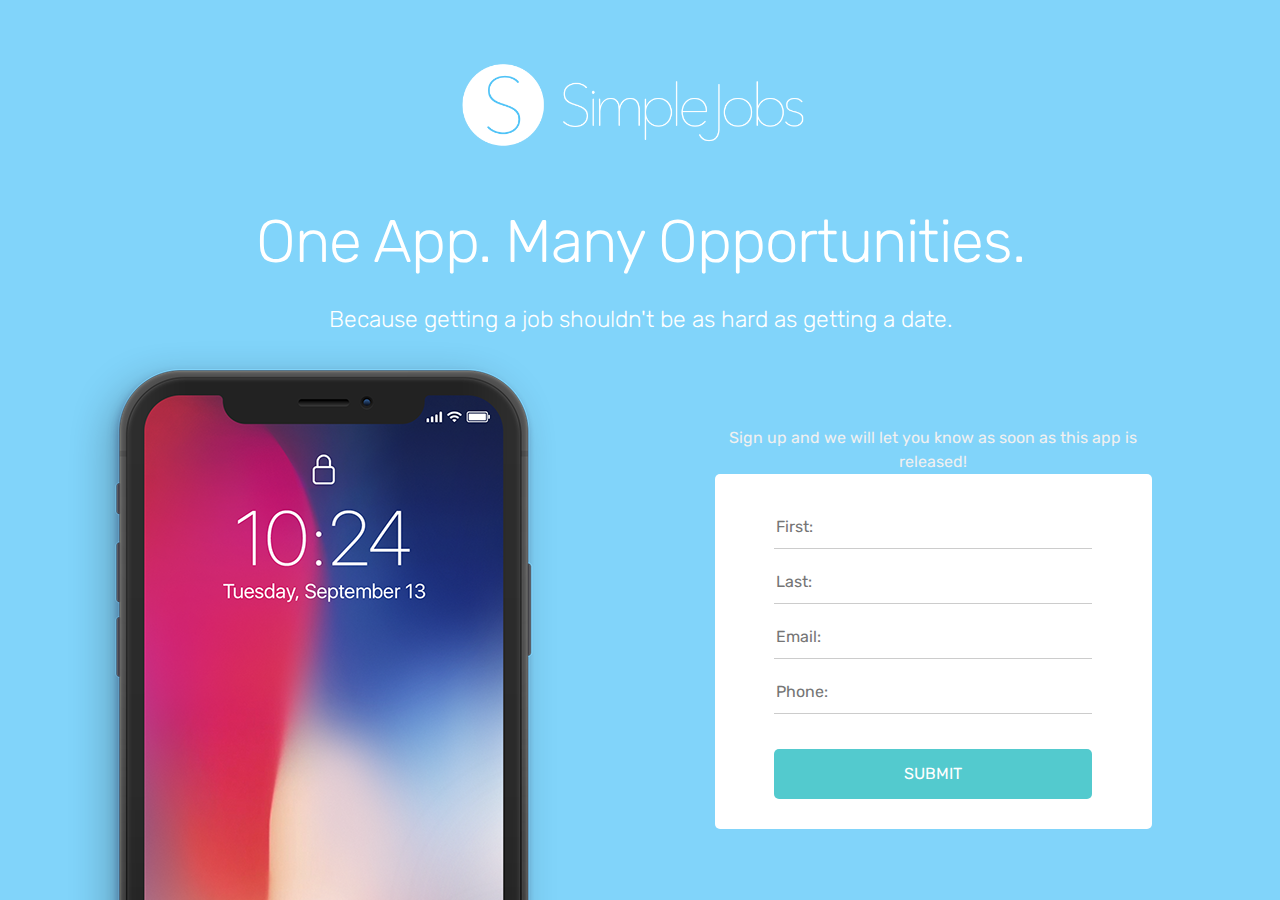
==== commit d40b4343: "a3" ====
--- a/index.html
+++ b/index.html
@@ -16,6 +16,25 @@
 	<link rel="stylesheet" href="css/bootstrap.min.css">
 	<!-- Main css -->
 	<link href="css/style.css" rel="stylesheet">
+	<script type="text/javascript">
+		/** This section is only needed once per page if manually copying **/
+		if (typeof MauticSDKLoaded == 'undefined') {
+			var MauticSDKLoaded = true;
+			var head            = document.getElementsByTagName('head')[0];
+			var script          = document.createElement('script');
+			script.type         = 'text/javascript';
+			script.src          = 'http://phpstack-123828-394161.cloudwaysapps.com/media/js/mautic-form.js';
+			script.onload       = function() {
+				MauticSDK.onLoad();
+			};
+			head.appendChild(script);
+			var MauticDomain = 'http://phpstack-123828-394161.cloudwaysapps.com';
+			var MauticLang   = {
+				'submittingMessage': "Please wait..."
+			}
+		}
+	</script>
+
 </head>
 
 <body data-spy="scroll" data-target="#navbar" data-offset="30">
@@ -42,13 +61,49 @@
 				<p style="width: 70%; margin: 0 10vw 0 auto;"
 				>Sign up and we will let you know as soon as this app is released!</p>
 				<div class='signup'>
-					<form action="#">
-						<input type='text' placeholder='First:'  />
-						<input type='text' placeholder='Last:'  />
-						<input type='text' placeholder='Email:'  />
-						<input type='text' placeholder='Phone:'  />
-						<input type='submit' placeholder='SUBMIT' />
+
+
+					<form autocomplete="false" role="form" method="post" action="http://phpstack-123828-394161.cloudwaysapps.com/form/submit?formId=1" id="mauticform_simplejobssignup"  data-mautic-form="simplejobssignup" enctype="multipart/form-data">
+						<div class="mauticform-error" id="mauticform_simplejobssignup_error"></div>
+						<div class="mauticform-message" id="mauticform_simplejobssignup_message"></div>
+						<div class="mauticform-innerform">
+
+
+							<div class="mauticform-page-wrapper mauticform-page-1" data-mautic-form-page="1">
+
+								<div id="mauticform_simplejobssignup_first_name"  data-validate="first_name" data-validation-type="text" class="mauticform-row mauticform-text mauticform-field-1 mauticform-required">
+									<input id="mauticform_input_simplejobssignup_first_name" name="mauticform[first_name]" value="" placeholder="First:" class="mauticform-input" type="text" />
+									<span class="mauticform-errormsg" style="display: none;">Please fill in your first name</span>
+								</div>
+
+								<div id="mauticform_simplejobssignup_last_name"  data-validate="last_name" data-validation-type="text" class="mauticform-row mauticform-text mauticform-field-2 mauticform-required">
+									<input id="mauticform_input_simplejobssignup_last_name" name="mauticform[last_name]" value="" placeholder="Last:" class="mauticform-input" type="text" />
+									<span class="mauticform-errormsg" style="display: none;">Please fill in your last name.</span>
+								</div>
+
+								<div id="mauticform_simplejobssignup_email"  data-validate="email" data-validation-type="email" class="mauticform-row mauticform-email mauticform-field-3 mauticform-required">
+									<input id="mauticform_input_simplejobssignup_email" name="mauticform[email]" value="" placeholder="Email:" class="mauticform-input" type="email" />
+									<span class="mauticform-errormsg" style="display: none;">Please fill in your email.</span>
+								</div>
+
+								<div id="mauticform_simplejobssignup_phone"  data-validate="phone" data-validation-type="tel" class="mauticform-row mauticform-tel mauticform-field-4 mauticform-required">
+									<input id="mauticform_input_simplejobssignup_phone" name="mauticform[phone]" value="" placeholder="Phone:" class="mauticform-input" type="tel" />
+									<span class="mauticform-errormsg" style="display: none;">Please fill in your phone number.</span>
+								</div>
+
+								<div id="mauticform_simplejobssignup_submit"  class="mauticform-row mauticform-button-wrapper mauticform-field-5">
+									<button type="submit" name="mauticform[submit]" id="mauticform_input_simplejobssignup_submit" name="mauticform[submit]" value="" class="mauticform-button btn btn-default" value="1">Submit</button>
+								</div>
+							</div>
+						</div>
+
+						<input type="hidden" name="mauticform[formId]" id="mauticform_simplejobssignup_id" value="1"/>
+						<input type="hidden" name="mauticform[return]" id="mauticform_simplejobssignup_return" value=""/>
+						<input type="hidden" name="mauticform[formName]" id="mauticform_simplejobssignup_name" value="simplejobssignup"/>
+
 					</form>
+
+
 				</div>
 			</div>
 		</div>
@@ -58,5 +113,4 @@
 	<script src="js/bootstrap.bundle.min.js"></script>
 
 </body>
-
 </html>
--- a/css/style.css
+++ b/css/style.css
@@ -659,7 +659,7 @@
     border-radius: 5px ;
 }
 
-[type=text] {
+[type=text],[type=email], [type=tel] {
   display: block;
   margin: 0 auto;
   width: 80%;
@@ -687,4 +687,14 @@
 [type='text']:focus {
   outline: none;
   border-color: #53CACE;
-}+}
+
+
+
+
+
+
+.mauticform-errormsg{
+    color: #333;
+}
+
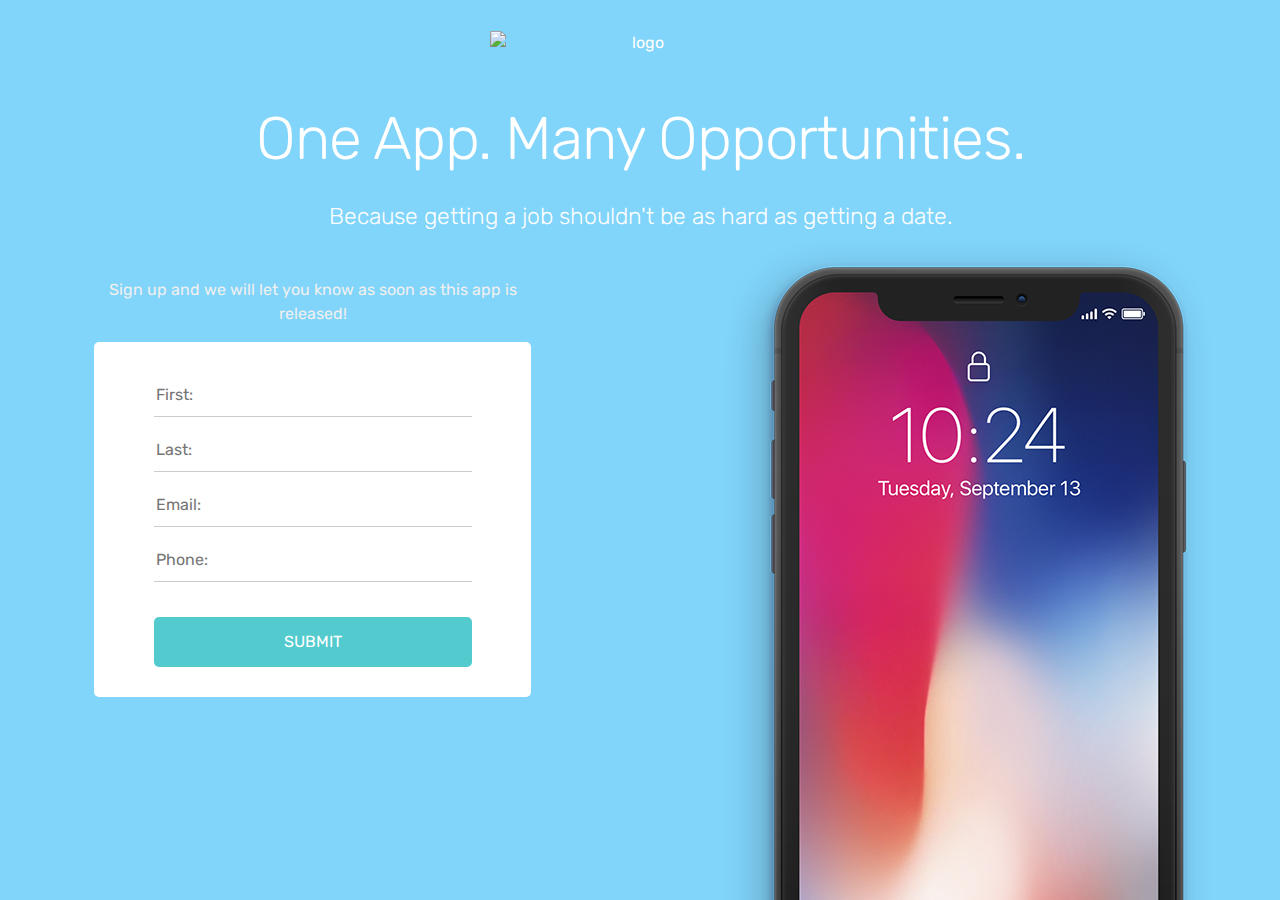
==== commit 2af6499d: "aaa" ====
--- a/index.html
+++ b/index.html
@@ -7,7 +7,23 @@
 	<meta name="viewport" content="width=device-width, initial-scale=1, shrink-to-fit=no">
 	<meta name="description" content="SimpleJobs App  - Simplest way to get a job">
 	<meta name="keywords" content="">
-
+	<link rel="apple-touch-icon" sizes="57x57" href="images/ico/apple-icon-57x57.png">
+	<link rel="apple-touch-icon" sizes="60x60" href="images/ico/apple-icon-60x60.png">
+	<link rel="apple-touch-icon" sizes="72x72" href="images/ico/apple-icon-72x72.png">
+	<link rel="apple-touch-icon" sizes="76x76" href="images/ico/apple-icon-76x76.png">
+	<link rel="apple-touch-icon" sizes="114x114" href="images/ico/apple-icon-114x114.png">
+	<link rel="apple-touch-icon" sizes="120x120" href="images/ico/apple-icon-120x120.png">
+	<link rel="apple-touch-icon" sizes="144x144" href="images/ico/apple-icon-144x144.png">
+	<link rel="apple-touch-icon" sizes="152x152" href="images/ico/apple-icon-152x152.png">
+	<link rel="apple-touch-icon" sizes="180x180" href="images/ico/apple-icon-180x180.png">
+	<link rel="icon" type="image/png" sizes="192x192"  href="images/ico/android-icon-192x192.png">
+	<link rel="icon" type="image/png" sizes="32x32" href="images/ico/favicon-32x32.png">
+	<link rel="icon" type="image/png" sizes="96x96" href="images/ico/favicon-96x96.png">
+	<link rel="icon" type="image/png" sizes="16x16" href="images/ico/favicon-16x16.png">
+	<link rel="manifest" href="images/ico/manifest.json">
+	<meta name="msapplication-TileColor" content="#4FC3F7">
+	<meta name="msapplication-TileImage" content="images/ico/ms-icon-144x144.png">
+	<meta name="theme-color" content="#4FC3F7">
 	<!-- Font -->
 	<link rel="dns-prefetch" href="//fonts.googleapis.com">
 	<link href="https://fonts.googleapis.com/css?family=Rubik:300,400,500" rel="stylesheet">
@@ -44,7 +60,7 @@
 
 		<div class="row">
 			<div class="col-12">
-				<img src="images/simplejobs_logo.png" alt="logo" class="img-logo">
+				<img src="images/simplejobs-logo.png" alt="logo" class="img-logo">
 
 			</div>
 		</div>
@@ -54,28 +70,19 @@
 		</div>
 		<div style=""> </div>
 		<div class="row">
-			<div class="col-sm-6">
-				<img src="images/iphonex.png" alt="phone" class="img-fluid">
-			</div>
-			<div class="col-sm-6" style="padding-top:10vh; ">
-				<p style="width: 70%; margin: 0 10vw 0 auto;"
-				>Sign up and we will let you know as soon as this app is released!</p>
+			
+			<div class="col-sm-6" style="padding-top:5vh; ">
+				<p style="width: 70%; margin: auto; padding-bottom: 1em;">Sign up and we will let you know as soon as this app is released!</p>
 				<div class='signup'>
-
-
 					<form autocomplete="false" role="form" method="post" action="http://phpstack-123828-394161.cloudwaysapps.com/form/submit?formId=1" id="mauticform_simplejobssignup"  data-mautic-form="simplejobssignup" enctype="multipart/form-data">
 						<div class="mauticform-error" id="mauticform_simplejobssignup_error"></div>
 						<div class="mauticform-message" id="mauticform_simplejobssignup_message"></div>
 						<div class="mauticform-innerform">
-
-
 							<div class="mauticform-page-wrapper mauticform-page-1" data-mautic-form-page="1">
-
 								<div id="mauticform_simplejobssignup_first_name"  data-validate="first_name" data-validation-type="text" class="mauticform-row mauticform-text mauticform-field-1 mauticform-required">
 									<input id="mauticform_input_simplejobssignup_first_name" name="mauticform[first_name]" value="" placeholder="First:" class="mauticform-input" type="text" />
 									<span class="mauticform-errormsg" style="display: none;">Please fill in your first name</span>
 								</div>
-
 								<div id="mauticform_simplejobssignup_last_name"  data-validate="last_name" data-validation-type="text" class="mauticform-row mauticform-text mauticform-field-2 mauticform-required">
 									<input id="mauticform_input_simplejobssignup_last_name" name="mauticform[last_name]" value="" placeholder="Last:" class="mauticform-input" type="text" />
 									<span class="mauticform-errormsg" style="display: none;">Please fill in your last name.</span>
@@ -85,26 +92,23 @@
 									<input id="mauticform_input_simplejobssignup_email" name="mauticform[email]" value="" placeholder="Email:" class="mauticform-input" type="email" />
 									<span class="mauticform-errormsg" style="display: none;">Please fill in your email.</span>
 								</div>
-
 								<div id="mauticform_simplejobssignup_phone"  data-validate="phone" data-validation-type="tel" class="mauticform-row mauticform-tel mauticform-field-4 mauticform-required">
 									<input id="mauticform_input_simplejobssignup_phone" name="mauticform[phone]" value="" placeholder="Phone:" class="mauticform-input" type="tel" />
 									<span class="mauticform-errormsg" style="display: none;">Please fill in your phone number.</span>
 								</div>
-
 								<div id="mauticform_simplejobssignup_submit"  class="mauticform-row mauticform-button-wrapper mauticform-field-5">
 									<button type="submit" name="mauticform[submit]" id="mauticform_input_simplejobssignup_submit" name="mauticform[submit]" value="" class="mauticform-button btn btn-default" value="1">Submit</button>
 								</div>
 							</div>
 						</div>
-
 						<input type="hidden" name="mauticform[formId]" id="mauticform_simplejobssignup_id" value="1"/>
 						<input type="hidden" name="mauticform[return]" id="mauticform_simplejobssignup_return" value=""/>
 						<input type="hidden" name="mauticform[formName]" id="mauticform_simplejobssignup_name" value="simplejobssignup"/>
-
 					</form>
-
-
 				</div>
+			</div>
+			<div class="col-sm-6">
+				<img src="images/iphonex.png" alt="phone" class="img-fluid">
 			</div>
 		</div>
 	</header>
--- a/css/style.css
+++ b/css/style.css
@@ -170,9 +170,10 @@
 
 .img-logo{
     height: auto;
+    width: 50vw;
     max-width: 90vw;
     min-width: 300px;
-    width: 30vw;
+    
 }
 
 /* NAVBAR
@@ -233,10 +234,11 @@
 ----------------------*/
 
 header {
-    padding: 50px 0 0;
+    padding: 30px 0 0;
     text-align: center;
     color: #FFF;
     height: 100vh;
+    min-height: 900px;
     overflow: hidden;
 }
 
@@ -651,7 +653,7 @@
 */
 
 .signup {
-    margin: 0 10vw 15vh auto;
+    margin: auto;
     width: 70%;
     padding: 30px 20px;
     background-color: white;
